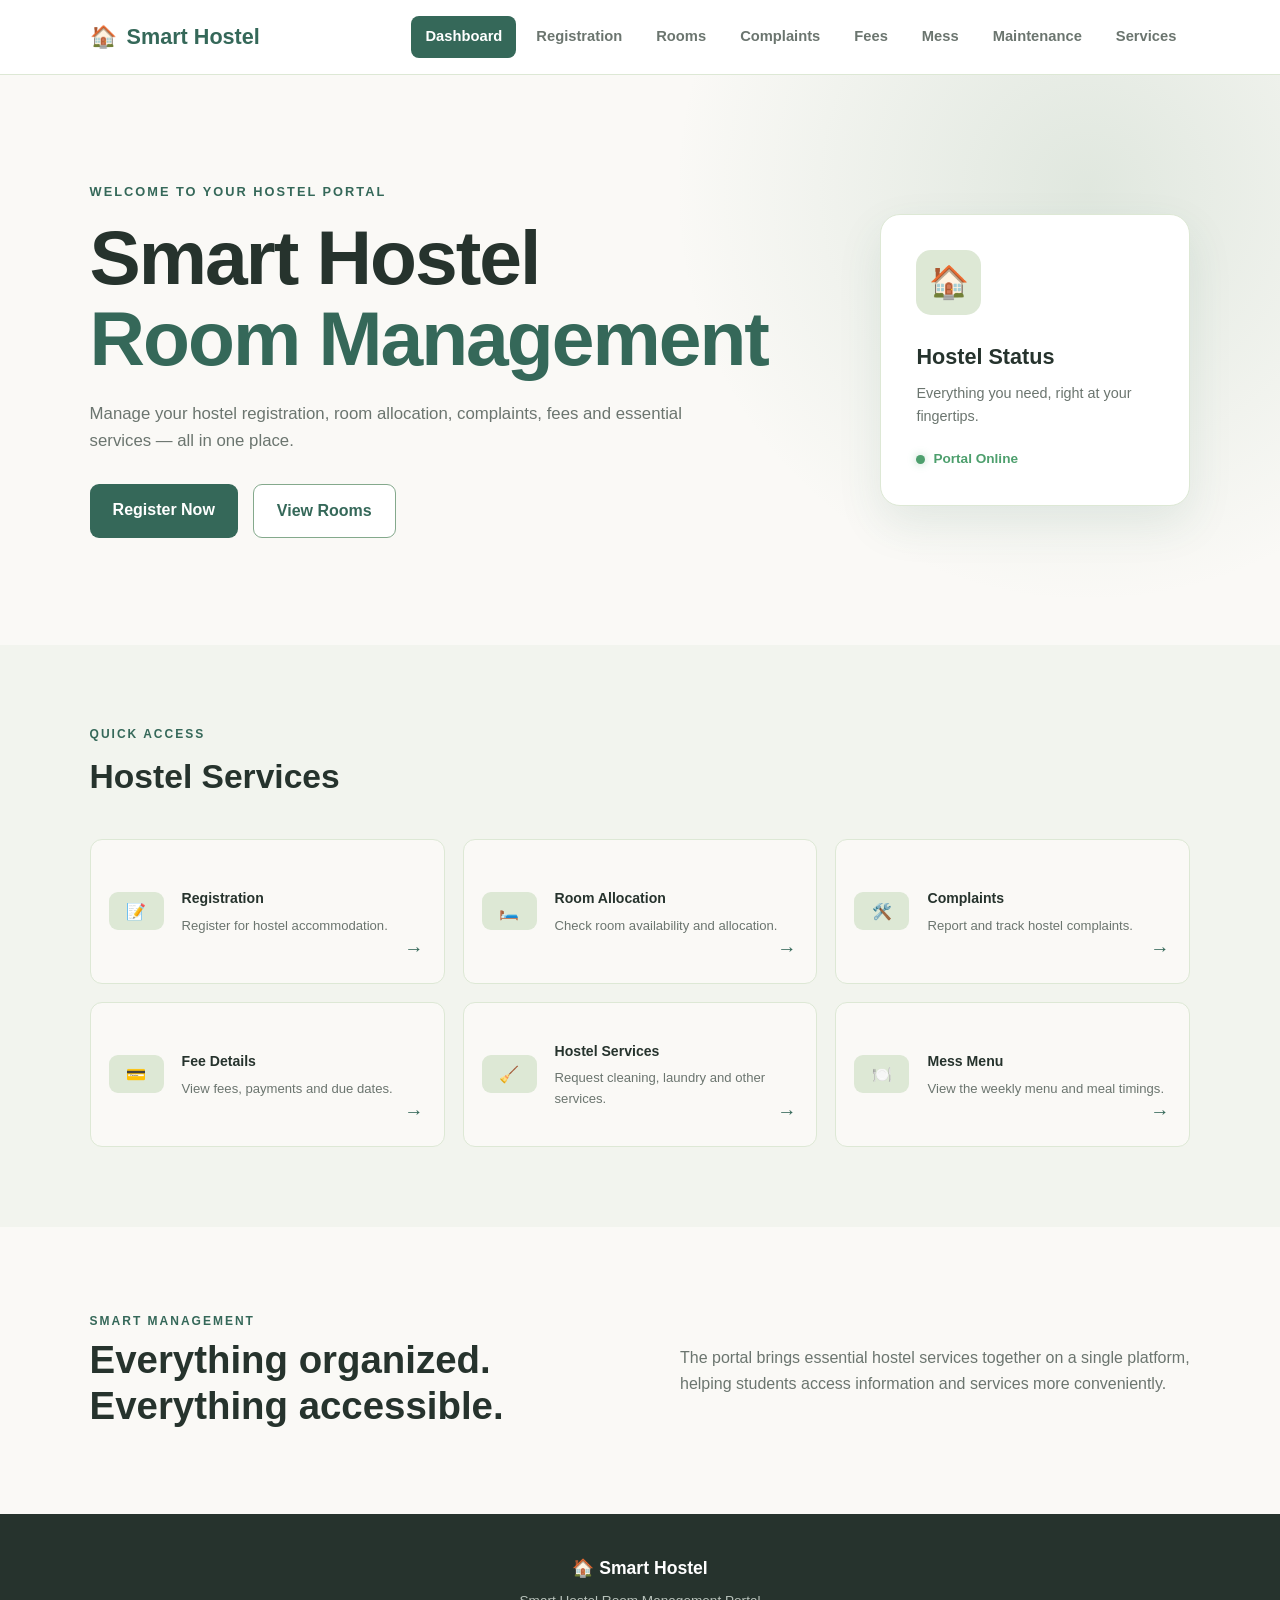
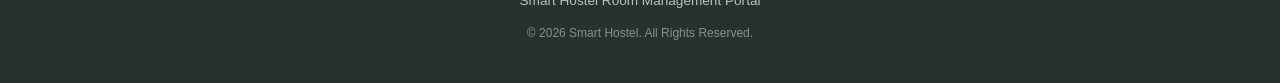
==== index.html @ 92c6df79 "Services Fixed" ====
<!DOCTYPE html>
    <html lang="en">
    <head>
        <meta charset="UTF-8">
        <meta name="viewport" content="width=device-width, initial-scale=1.0">
        <title>Smart Hostel | Dashboard</title>

        <link rel="stylesheet" href="style.css">
    </head>

    <body>

        <!-- Navigation Bar -->
        <header class="navbar">

            <div class="logo">
                🏠 <span>Smart Hostel</span>
            </div>

            <nav>
            <a href="index.html">Dashboard</a>
            <a href="registration.html">Registration</a>
            <a href="rooms.html">Rooms</a>
            <a href="complaints.html">Complaints</a>
            <a href="fees.html">Fees</a>
            <a href="mess.html">Mess</a>
            <a href="maintenance.html">Maintenance</a>
            <a href="services.html">Services</a>
            </nav>

        </header>


        <!-- Hero Section -->
        <main>

            <section class="hero">

                <div class="hero-content">

                    <p class="welcome">WELCOME TO YOUR HOSTEL PORTAL</p>

                    <h1>
                        Smart Hostel<br>
                        <span>Room Management</span>
                    </h1>

                    <p>
                        Manage your hostel registration, room allocation,
                        complaints, fees and essential services — all in one place.
                    </p>

                    <div class="hero-buttons">
                        <a href="registration.html" class="btn primary-btn">
                            Register Now
                        </a>

                        <a href="rooms.html" class="btn secondary-btn">
                            View Rooms
                        </a>
                    </div>

                </div>

                <div class="hero-card">

                    <div class="card-icon">🏠</div>

                    <h3>Hostel Status</h3>

                    <p>Everything you need, right at your fingertips.</p>

                    <div class="status">
                        <span class="status-dot"></span>
                        Portal Online
                    </div>

                </div>

            </section>


            <!-- Dashboard Cards -->
            <section class="dashboard">

                <div class="section-heading">
                    <p>QUICK ACCESS</p>
                    <h2>Hostel Services</h2>
                </div>


                <div class="service-grid">

                    <a href="registration.html" class="service-card">

                        <div class="service-icon">📝</div>

                        <div>
                            <h3>Registration</h3>
                            <p>Register for hostel accommodation.</p>
                        </div>

                        <span class="arrow">→</span>

                    </a>


                    <a href="rooms.html" class="service-card">

                        <div class="service-icon">🛏️</div>

                        <div>
                            <h3>Room Allocation</h3>
                            <p>Check room availability and allocation.</p>
                        </div>

                        <span class="arrow">→</span>

                    </a>


                    <a href="complaints.html" class="service-card">

                        <div class="service-icon">🛠️</div>

                        <div>
                            <h3>Complaints</h3>
                            <p>Report and track hostel complaints.</p>
                        </div>

                        <span class="arrow">→</span>

                    </a>


                    <a href="fees.html" class="service-card">

                        <div class="service-icon">💳</div>

                        <div>
                            <h3>Fee Details</h3>
                            <p>View fees, payments and due dates.</p>
                        </div>

                        <span class="arrow">→</span>

                    </a>


                    <a href="services.html" class="service-card">

                        <div class="service-icon">🧹</div>

                        <div>
                            <h3>Hostel Services</h3>
                            <p>Request cleaning, laundry and other services.</p>
                        </div>

                        <span class="arrow">→</span>

                    </a>


                    <a href="mess.html" class="service-card">

                        <div class="service-icon">🍽️</div>

                        <div>
                            <h3>Mess Menu</h3>
                            <p>View the weekly menu and meal timings.</p>
                        </div>

                        <span class="arrow">→</span>

                    </a>

                </div>

            </section>


            <!-- Information Section -->
            <section class="info-section">

                <div>
                    <p class="small-title">SMART MANAGEMENT</p>

                    <h2>
                        Everything organized.<br>
                        Everything accessible.
                    </h2>
                </div>

                <p>
                    The portal brings essential hostel services together
                    on a single platform, helping students access information
                    and services more conveniently.
                </p>

            </section>

        </main>


        <!-- Footer -->
        <footer>

            <div class="footer-logo">
                🏠 Smart Hostel
            </div>

            <p>
                Smart Hostel Room Management Portal
            </p>

            <p class="copyright">
                © 2026 Smart Hostel. All Rights Reserved.
            </p>

        </footer>


        <script src="script.js"></script>

    </body>
</html>
---- style.css ----
/* =========================================
   SMART HOSTEL ROOM MANAGEMENT PORTAL
   SAGE & CREAM THEME
   ========================================= */


/* ---------- RESET ---------- */

* {
    margin: 0;
    padding: 0;
    box-sizing: border-box;
}

html {
    scroll-behavior: smooth;
}

body {
    font-family: Arial, Helvetica, sans-serif;
    background: #FAF9F6;
    color: #26332D;
    line-height: 1.6;
}


/* =========================================
   NAVIGATION BAR
   ========================================= */

.navbar {
    width: 100%;
    min-height: 75px;

    padding: 0 7%;

    display: flex;
    align-items: center;
    justify-content: space-between;

    background: #FFFFFF;

    border-bottom: 1px solid #DDE8D5;

    position: sticky;
    top: 0;
    z-index: 1000;
}

.logo {
    display: flex;
    align-items: center;
    gap: 10px;

    color: #356859;

    font-size: 1.35rem;
    font-weight: 700;
}

.navbar nav {
    display: flex;
    align-items: center;
    gap: 6px;
}

.navbar nav a {
    padding: 9px 14px;

    color: #6B756F;

    text-decoration: none;

    font-size: 0.92rem;
    font-weight: 600;

    border-radius: 8px;

    transition: 0.3s ease;
}

.navbar nav a:hover,
.navbar nav a.active {
    color: #FFFFFF;
    background: #356859;
}


/* =========================================
   HERO SECTION
   ========================================= */

.hero {
    min-height: 570px;

    padding: 90px 7%;

    display: flex;
    align-items: center;
    justify-content: space-between;

    gap: 60px;

    background:
        radial-gradient(
            circle at 85% 20%,
            rgba(132, 169, 140, 0.22),
            transparent 35%
        );
}

.hero-content {
    max-width: 700px;
}

.welcome {
    margin-bottom: 15px;

    color: #356859;

    font-size: 0.8rem;
    font-weight: 700;

    letter-spacing: 2px;
}

.hero h1 {
    margin-bottom: 22px;

    color: #26332D;

    font-size: clamp(2.8rem, 6vw, 5rem);

    line-height: 1.05;
    letter-spacing: -2px;
}

.hero h1 span {
    color: #356859;
}

.hero-content > p:not(.welcome) {
    max-width: 620px;

    color: #6B756F;

    font-size: 1.05rem;
}


/* =========================================
   HERO BUTTONS
   ========================================= */

.hero-buttons {
    display: flex;
    gap: 15px;

    margin-top: 30px;
}

.btn {
    display: inline-block;

    padding: 13px 23px;

    border-radius: 9px;

    text-decoration: none;

    font-weight: 700;

    transition: 0.3s ease;
}

.primary-btn {
    background: #356859;
    color: #FFFFFF;
}

.primary-btn:hover {
    background: #2D574B;

    transform: translateY(-2px);
}

.secondary-btn {
    background: #FFFFFF;

    color: #356859;

    border: 1px solid #84A98C;
}

.secondary-btn:hover {
    background: #DDE8D5;

    border-color: #356859;
}


/* =========================================
   HERO CARD
   ========================================= */

.hero-card {
    width: 310px;

    padding: 35px;

    background: #FFFFFF;

    border: 1px solid #DDE8D5;

    border-radius: 20px;

    box-shadow: 0 18px 45px rgba(53, 104, 89, 0.10);
}

.card-icon {
    width: 65px;
    height: 65px;

    display: flex;
    align-items: center;
    justify-content: center;

    margin-bottom: 25px;

    background: #DDE8D5;

    border-radius: 15px;

    font-size: 2rem;
}

.hero-card h3 {
    margin-bottom: 8px;

    color: #26332D;

    font-size: 1.35rem;
}

.hero-card p {
    margin-bottom: 20px;

    color: #6B756F;

    font-size: 0.9rem;
}

.status {
    display: flex;
    align-items: center;

    gap: 8px;

    color: #4D9F6D;

    font-size: 0.85rem;
    font-weight: 700;
}

.status-dot {
    width: 9px;
    height: 9px;

    display: inline-block;

    background: #4D9F6D;

    border-radius: 50%;

    box-shadow: 0 0 8px rgba(77, 159, 109, 0.4);
}


/* =========================================
   DASHBOARD
   ========================================= */

.dashboard {
    padding: 80px 7%;

    background: #F2F4EE;
}

.section-heading {
    margin-bottom: 35px;
}

.section-heading p,
.small-title {
    margin-bottom: 6px;

    color: #356859;

    font-size: 0.75rem;
    font-weight: 700;

    letter-spacing: 2px;
}

.section-heading h2 {
    color: #26332D;

    font-size: 2.1rem;
}


/* =========================================
   SERVICE CARDS
   ========================================= */

.service-grid {
    display: grid;

    grid-template-columns: repeat(3, 1fr);

    gap: 18px;
}

.service-card {
    min-height: 145px;

    padding: 25px;

    display: flex;
    align-items: center;

    gap: 18px;

    position: relative;

    background: #FFFFFF;

    border: 1px solid #DDE8D5;

    border-radius: 15px;

    color: #26332D;

    text-decoration: none;

    transition: 0.3s ease;
}

.service-card:hover {
    transform: translateY(-5px);

    border-color: #84A98C;

    box-shadow: 0 15px 35px rgba(53, 104, 89, 0.12);
}

.service-icon {
    min-width: 55px;
    height: 55px;

    display: flex;
    align-items: center;
    justify-content: center;

    background: #DDE8D5;

    border-radius: 12px;

    font-size: 1.6rem;
}

.service-card h3 {
    margin-bottom: 4px;

    color: #356859;

    font-size: 1rem;
}

.service-card p {
    color: #6B756F;

    font-size: 0.82rem;
}

.arrow {
    position: absolute;

    right: 20px;
    bottom: 18px;

    color: #356859;

    font-size: 1.2rem;

    transition: 0.3s ease;
}

.service-card:hover .arrow {
    transform: translateX(5px);
}


/* =========================================
   INFORMATION SECTION
   ========================================= */

.info-section {
    padding: 85px 7%;

    display: grid;

    grid-template-columns: 1fr 1fr;

    gap: 80px;

    align-items: center;

    background: #FAF9F6;
}

.info-section h2 {
    color: #26332D;

    font-size: 2.4rem;

    line-height: 1.2;
}

.info-section > p {
    max-width: 550px;

    color: #6B756F;

    font-size: 1rem;
}


/* =========================================
   FOOTER
   ========================================= */

footer {
    padding: 40px 7%;

    text-align: center;

    background: #26332D;

    color: #B8C2BB;
}

.footer-logo {
    margin-bottom: 8px;

    color: #FFFFFF;

    font-size: 1.1rem;
    font-weight: 700;
}

footer p {
    font-size: 0.85rem;
}

footer .copyright {
    margin-top: 12px;

    color: #84928A;

    font-size: 0.75rem;
}


/* =========================================
   REGISTRATION PAGE
   ========================================= */

.page-header {
    padding: 65px 7% 45px;

    text-align: center;

    background:
        radial-gradient(
            circle at 50% 0%,
            rgba(132, 169, 140, 0.20),
            transparent 45%
        );
}

.page-header h1 {
    margin: 8px 0 10px;

    color: #26332D;

    font-size: clamp(2.2rem, 5vw, 3.5rem);
}

.page-header > p:last-child {
    color: #6B756F;
}


/* ---------- FORM CONTAINER ---------- */

.form-container {
    max-width: 950px;

    margin: 0 auto;

    padding: 20px 7% 80px;
}


/* ---------- FORM SECTIONS ---------- */

.form-section {
    margin-bottom: 25px;

    padding: 30px;

    background: #FFFFFF;

    border: 1px solid #DDE8D5;

    border-radius: 16px;

    box-shadow: 0 8px 25px rgba(53, 104, 89, 0.05);
}

.form-section-title {
    display: flex;
    align-items: center;

    gap: 15px;

    margin-bottom: 28px;
}

.form-section-title > span {
    width: 42px;
    height: 42px;

    display: flex;
    align-items: center;
    justify-content: center;

    background: #DDE8D5;

    border-radius: 10px;

    color: #356859;

    font-weight: 800;
}

.form-section-title h2 {
    color: #26332D;

    font-size: 1.2rem;
}

.form-section-title p {
    color: #84928A;

    font-size: 0.8rem;
}


/* ---------- FORM GRID ---------- */

.form-grid {
    display: grid;

    grid-template-columns: repeat(2, 1fr);

    gap: 20px;
}

.form-group {
    display: flex;

    flex-direction: column;

    gap: 7px;
}

.form-group label {
    color: #46534C;

    font-size: 0.85rem;
    font-weight: 600;
}


/* ---------- INPUTS ---------- */

.form-group input,
.form-group select,
.form-group textarea {
    width: 100%;

    padding: 13px 14px;

    background: #FAF9F6;

    border: 1px solid #C8D4C5;

    border-radius: 9px;

    color: #26332D;

    font-family: inherit;
    font-size: 0.9rem;

    outline: none;

    transition: 0.3s ease;
}

.form-group input::placeholder {
    color: #9AA49D;
}

.form-group input:focus,
.form-group select:focus,
.form-group textarea:focus {
    border-color: #356859;

    box-shadow:
        0 0 0 3px rgba(132, 169, 140, 0.18);
}


/* ---------- DECLARATION ---------- */

.declaration {
    margin: 25px 0;

    padding: 18px 20px;

    background: #F2F4EE;

    border: 1px solid #DDE8D5;

    border-radius: 10px;
}

.declaration label {
    display: flex;
    align-items: flex-start;

    gap: 10px;

    color: #6B756F;

    font-size: 0.85rem;

    cursor: pointer;
}

.declaration input {
    margin-top: 4px;

    accent-color: #356859;
}


/* ---------- FORM ACTIONS ---------- */

.form-actions {
    display: flex;

    justify-content: flex-end;

    gap: 12px;
}

.form-actions button {
    border: none;

    cursor: pointer;

    font-family: inherit;
}


/* =========================================
   RESPONSIVE DESIGN
   ========================================= */

@media (max-width: 900px) {

    .navbar {
        padding: 15px 5%;

        flex-direction: column;

        gap: 12px;
    }

    .navbar nav {
        flex-wrap: wrap;

        justify-content: center;
    }

    .hero {
        padding: 70px 5%;

        flex-direction: column;

        align-items: flex-start;
    }

    .hero-card {
        width: 100%;

        max-width: 450px;
    }

    .service-grid {
        grid-template-columns: repeat(2, 1fr);
    }

    .info-section {
        grid-template-columns: 1fr;

        gap: 30px;
    }
}


@media (max-width: 650px) {

    .navbar {
        padding: 15px 4%;
    }

    .navbar nav {
        gap: 3px;
    }

    .navbar nav a {
        padding: 7px 8px;

        font-size: 0.75rem;
    }

    .hero {
        padding: 55px 5%;
    }

    .hero h1 {
        font-size: 2.8rem;
    }

    .hero-buttons {
        flex-direction: column;
    }

    .btn {
        text-align: center;
    }

    .hero-card {
        padding: 25px;
    }

    .dashboard {
        padding: 60px 5%;
    }

    .service-grid {
        grid-template-columns: 1fr;
    }

    .info-section {
        padding: 60px 5%;
    }

    .info-section h2 {
        font-size: 2rem;
    }

    .form-container {
        padding: 15px 5% 60px;
    }

    .form-section {
        padding: 22px;
    }

    .form-grid {
        grid-template-columns: 1fr;
    }

    .form-actions {
        flex-direction: column-reverse;
    }

    .form-actions .btn {
        width: 100%;
    }

    footer {
        padding: 35px 5%;
    }
}
/* =========================================
   ROOM ALLOCATION PAGE
   ========================================= */

.rooms-container {
    max-width: 1200px;

    margin: 0 auto;

    padding: 25px 7% 80px;
}


/* ---------- ROOM SUMMARY ---------- */

.room-summary {
    display: grid;

    grid-template-columns: repeat(4, 1fr);

    gap: 16px;

    margin-bottom: 50px;
}

.summary-card {
    padding: 22px;

    display: flex;
    align-items: center;

    gap: 15px;

    background: #FFFFFF;

    border: 1px solid #DDE8D5;

    border-radius: 14px;

    box-shadow: 0 7px 20px rgba(53, 104, 89, 0.05);
}

.summary-icon {
    width: 48px;
    height: 48px;

    display: flex;
    align-items: center;
    justify-content: center;

    background: #DDE8D5;

    border-radius: 12px;

    color: #356859;

    font-size: 1.3rem;
}

.summary-card p {
    color: #6B756F;

    font-size: 0.75rem;
}

.summary-card h2 {
    color: #26332D;

    font-size: 1.5rem;
}

.available-summary .summary-icon {
    background: #E4F1E6;
    color: #4D9F6D;
}

.occupied-summary .summary-icon {
    background: #F8E5E2;
    color: #D66A5E;
}

.partial-summary .summary-icon {
    background: #FFF1D6;
    color: #D99A2B;
}


/* ---------- ROOM SECTION ---------- */

.room-section {
    padding: 30px;

    background: #FFFFFF;

    border: 1px solid #DDE8D5;

    border-radius: 18px;

    box-shadow: 0 8px 25px rgba(53, 104, 89, 0.05);
}

.room-heading {
    display: flex;

    align-items: flex-end;
    justify-content: space-between;

    gap: 25px;

    margin-bottom: 30px;
}

.room-heading h2 {
    color: #26332D;

    font-size: 1.8rem;
}


/* ---------- LEGEND ---------- */

.room-legend {
    display: flex;

    flex-wrap: wrap;

    gap: 18px;
}

.room-legend span {
    display: flex;

    align-items: center;

    gap: 7px;

    color: #6B756F;

    font-size: 0.78rem;
}

.legend-dot {
    width: 9px;
    height: 9px;

    display: inline-block;

    border-radius: 50%;
}

.legend-dot.available {
    background: #4D9F6D;
}

.legend-dot.partial {
    background: #D99A2B;
}

.legend-dot.occupied {
    background: #D66A5E;
}


/* ---------- ROOM GRID ---------- */

.room-grid {
    display: grid;

    grid-template-columns: repeat(4, 1fr);

    gap: 18px;
}

.room-card {
    padding: 20px;

    background: #FAF9F6;

    border: 1px solid #DDE8D5;

    border-radius: 14px;

    transition: 0.3s ease;
}

.room-card:hover {
    transform: translateY(-4px);

    box-shadow: 0 12px 25px rgba(53, 104, 89, 0.09);
}

.room-top {
    display: flex;

    align-items: center;
    justify-content: space-between;

    margin-bottom: 18px;
}

.room-number {
    color: #356859;

    font-size: 1.2rem;

    font-weight: 800;
}

.room-status {
    padding: 4px 8px;

    border-radius: 20px;

    font-size: 0.65rem;

    font-weight: 700;
}


/* ---------- ROOM STATUS COLOURS ---------- */

.available-room {
    border-top: 4px solid #4D9F6D;
}

.available-room .room-status {
    background: #E4F1E6;
    color: #4D9F6D;
}

.partial-room {
    border-top: 4px solid #D99A2B;
}

.partial-room .room-status {
    background: #FFF1D6;
    color: #B47B18;
}

.occupied-room {
    border-top: 4px solid #D66A5E;
}

.occupied-room .room-status {
    background: #F8E5E2;
    color: #C4564B;
}


/* ---------- ROOM CONTENT ---------- */

.room-bed {
    width: 55px;
    height: 55px;

    display: flex;
    align-items: center;
    justify-content: center;

    margin-bottom: 15px;

    background: #DDE8D5;

    border-radius: 12px;

    font-size: 1.6rem;
}

.room-card h3 {
    margin-bottom: 2px;

    color: #26332D;

    font-size: 1.05rem;
}

.room-card > p {
    color: #6B756F;

    font-size: 0.78rem;
}

.room-info {
    display: flex;

    justify-content: space-between;

    margin: 18px 0;

    padding-top: 14px;

    border-top: 1px solid #DDE8D5;

    color: #84928A;

    font-size: 0.7rem;
}


/* ---------- ROOM BUTTON ---------- */

.room-button {
    width: 100%;

    padding: 10px;

    background: #356859;

    border: none;

    border-radius: 8px;

    color: #FFFFFF;

    font-family: inherit;

    font-size: 0.78rem;

    font-weight: 700;

    cursor: pointer;

    transition: 0.3s ease;
}

.room-button:hover {
    background: #2D574B;

    transform: translateY(-1px);
}

.room-button.disabled {
    background: #D9DEDA;

    color: #7B847E;

    cursor: not-allowed;
}

.room-button.disabled:hover {
    transform: none;
}


/* ---------- ROOM NOTICE ---------- */

.room-notice {
    margin-top: 25px;

    padding: 20px 25px;

    display: flex;

    align-items: center;

    gap: 15px;

    background: #F2F4EE;

    border: 1px solid #DDE8D5;

    border-radius: 12px;
}

.notice-icon {
    font-size: 1.5rem;
}

.room-notice h3 {
    margin-bottom: 3px;

    color: #356859;

    font-size: 0.95rem;
}

.room-notice p {
    color: #6B756F;

    font-size: 0.78rem;
}


/* =========================================
   ROOM RESPONSIVE DESIGN
   ========================================= */

@media (max-width: 1000px) {

    .room-summary {
        grid-template-columns: repeat(2, 1fr);
    }

    .room-grid {
        grid-template-columns: repeat(2, 1fr);
    }

}


@media (max-width: 650px) {

    .rooms-container {
        padding: 20px 5% 60px;
    }

    .room-summary {
        grid-template-columns: 1fr;
    }

    .room-section {
        padding: 20px;
    }

    .room-heading {
        align-items: flex-start;

        flex-direction: column;
    }

    .room-grid {
        grid-template-columns: 1fr;
    }

    .room-legend {
        flex-direction: column;

        gap: 8px;
    }

    .room-notice {
        align-items: flex-start;
    }

}
/* =========================================
   COMPLAINT MANAGEMENT
   ========================================= */

.complaints-container {
    max-width: 1200px;

    margin: 0 auto;

    padding: 25px 7% 80px;
}


/* ---------- COMPLAINT STATISTICS ---------- */

.complaint-stats {
    display: grid;

    grid-template-columns: repeat(4, 1fr);

    gap: 16px;

    margin-bottom: 35px;
}

.complaint-stat {
    padding: 22px;

    display: flex;
    align-items: center;

    gap: 15px;

    background: #FFFFFF;

    border: 1px solid #DDE8D5;

    border-radius: 14px;

    box-shadow: 0 7px 20px rgba(53, 104, 89, 0.05);
}

.stat-icon {
    width: 48px;
    height: 48px;

    display: flex;
    align-items: center;
    justify-content: center;

    background: #DDE8D5;

    border-radius: 12px;

    font-size: 1.25rem;
}

.pending-icon {
    background: #FFF1D6;
}

.progress-icon {
    background: #E7EEF5;
}

.resolved-icon {
    background: #E4F1E6;
}

.complaint-stat p {
    color: #6B756F;

    font-size: 0.75rem;
}

.complaint-stat h2 {
    color: #26332D;

    font-size: 1.5rem;
}


/* ---------- TWO COLUMN LAYOUT ---------- */

.complaint-layout {
    display: grid;

    grid-template-columns: 1.4fr 0.8fr;

    gap: 20px;

    margin-bottom: 35px;
}


/* ---------- COMPLAINT FORM ---------- */

.complaint-form-card {
    padding: 30px;

    background: #FFFFFF;

    border: 1px solid #DDE8D5;

    border-radius: 16px;

    box-shadow: 0 8px 25px rgba(53, 104, 89, 0.05);
}

.complaint-form-card .form-section-title {
    margin-bottom: 25px;
}

.complaint-form-card .form-group {
    margin-bottom: 18px;
}

.complaint-form-card textarea {
    resize: vertical;
}

.complaint-submit {
    width: 100%;

    border: none;

    cursor: pointer;

    font-family: inherit;
}


/* ---------- SAFETY CARD ---------- */

.safety-card {
    padding: 30px;

    background: #356859;

    border-radius: 16px;

    color: #FFFFFF;

    box-shadow: 0 12px 30px rgba(53, 104, 89, 0.15);
}

.safety-icon {
    width: 60px;
    height: 60px;

    display: flex;
    align-items: center;
    justify-content: center;

    margin-bottom: 25px;

    background: rgba(255, 255, 255, 0.14);

    border-radius: 15px;

    font-size: 1.8rem;
}

.safety-card h2 {
    margin-bottom: 12px;

    font-size: 1.5rem;
}

.safety-card > p {
    color: #E4EEE7;

    font-size: 0.88rem;

    line-height: 1.7;
}

.emergency-box {
    margin-top: 30px;

    padding: 15px;

    display: flex;

    align-items: flex-start;

    gap: 12px;

    background: rgba(255, 255, 255, 0.1);

    border: 1px solid rgba(255, 255, 255, 0.12);

    border-radius: 10px;
}

.emergency-box > span {
    font-size: 1.1rem;
}

.emergency-box strong {
    font-size: 0.85rem;
}

.emergency-box p {
    margin-top: 3px;

    color: #DDE8E2;

    font-size: 0.72rem;
}


/* =========================================
   TICKET TRACKER
   ========================================= */

.ticket-section {
    padding: 30px;

    background: #FFFFFF;

    border: 1px solid #DDE8D5;

    border-radius: 16px;

    box-shadow: 0 8px 25px rgba(53, 104, 89, 0.05);
}

.ticket-heading {
    margin-bottom: 25px;
}

.ticket-heading h2 {
    color: #26332D;

    font-size: 1.8rem;
}


/* ---------- TICKET CARD ---------- */

.ticket-card {
    padding: 20px;

    display: flex;

    align-items: center;
    justify-content: space-between;

    gap: 20px;

    border-top: 1px solid #E7ECE5;
}

.ticket-card:first-child {
    border-top: none;
}

.ticket-main {
    display: flex;

    align-items: center;

    gap: 15px;
}

.ticket-category {
    width: 48px;
    height: 48px;

    display: flex;
    align-items: center;
    justify-content: center;

    border-radius: 12px;

    font-size: 1.25rem;
}

.ticket-category.maintenance {
    background: #E7EEF5;
}

.ticket-category.plumbing {
    background: #E1F0F2;
}

.ticket-category.security {
    background: #F2E9DE;
}

.ticket-title {
    display: flex;

    align-items: center;

    gap: 10px;
}

.ticket-title h3 {
    color: #26332D;

    font-size: 0.95rem;
}

.ticket-id {
    color: #9AA49D;

    font-size: 0.68rem;
}

.ticket-main p {
    margin-top: 3px;

    color: #6B756F;

    font-size: 0.75rem;
}

.ticket-right {
    display: flex;

    align-items: flex-end;

    flex-direction: column;

    gap: 5px;
}

.ticket-status {
    padding: 5px 10px;

    border-radius: 20px;

    font-size: 0.68rem;

    font-weight: 700;
}

.ticket-status.pending {
    background: #FFF1D6;

    color: #B47B18;
}

.ticket-status.progress {
    background: #E7EEF5;

    color: #47718D;
}

.ticket-status.resolved {
    background: #E4F1E6;

    color: #4D9F6D;
}

.ticket-right small {
    color: #9AA49D;

    font-size: 0.68rem;
}


/* =========================================
   COMPLAINT RESPONSIVE DESIGN
   ========================================= */

@media (max-width: 1000px) {

    .complaint-stats {
        grid-template-columns: repeat(2, 1fr);
    }

    .complaint-layout {
        grid-template-columns: 1fr;
    }

}


@media (max-width: 650px) {

    .complaints-container {
        padding: 20px 5% 60px;
    }

    .complaint-stats {
        grid-template-columns: 1fr;
    }

    .complaint-form-card,
    .safety-card,
    .ticket-section {
        padding: 22px;
    }

    .ticket-card {
        align-items: flex-start;

        flex-direction: column;
    }

    .ticket-right {
        align-items: flex-start;

        flex-direction: row;

        flex-wrap: wrap;
    }

}
/* =========================================
   FEE & PAYMENT PAGE
   ========================================= */

.fees-container {
    max-width: 1200px;

    margin: 0 auto;

    padding: 25px 7% 80px;
}


/* ---------- FEE OVERVIEW ---------- */

.fee-overview {
    display: grid;

    grid-template-columns: repeat(4, 1fr);

    gap: 16px;

    margin-bottom: 35px;
}

.fee-overview-card {
    padding: 22px;

    display: flex;
    align-items: center;

    gap: 15px;

    background: #FFFFFF;

    border: 1px solid #DDE8D5;

    border-radius: 14px;

    box-shadow: 0 7px 20px rgba(53, 104, 89, 0.05);
}

.fee-icon {
    width: 48px;
    height: 48px;

    display: flex;
    align-items: center;
    justify-content: center;

    background: #DDE8D5;

    border-radius: 12px;

    font-size: 1.2rem;
}

.paid-card .fee-icon {
    background: #E4F1E6;
}

.due-card .fee-icon {
    background: #FFF1D6;
}

.fee-overview-card p {
    color: #6B756F;

    font-size: 0.75rem;
}

.fee-overview-card h2 {
    color: #26332D;

    font-size: 1.35rem;
}


/* ---------- FEE SECTION ---------- */

.fee-section {
    margin-bottom: 25px;

    padding: 30px;

    background: #FFFFFF;

    border: 1px solid #DDE8D5;

    border-radius: 16px;

    box-shadow: 0 8px 25px rgba(53, 104, 89, 0.05);
}

.section-top {
    display: flex;

    align-items: flex-end;
    justify-content: space-between;

    gap: 20px;

    margin-bottom: 25px;
}

.section-top h2 {
    color: #26332D;

    font-size: 1.75rem;
}

.academic-year {
    padding: 7px 12px;

    background: #F2F4EE;

    border-radius: 20px;

    color: #356859;

    font-size: 0.72rem;
    font-weight: 700;
}


/* ---------- FEE TABLE ---------- */

.fee-table {
    width: 100%;
}

.fee-row {
    min-height: 75px;

    padding: 15px 5px;

    display: grid;

    grid-template-columns: 2fr 1fr 1fr;

    align-items: center;

    gap: 20px;

    border-bottom: 1px solid #E7ECE5;
}

.fee-header {
    min-height: 45px;

    color: #84928A;

    font-size: 0.72rem;

    font-weight: 700;

    text-transform: uppercase;
}

.fee-description {
    display: flex;

    align-items: center;

    gap: 13px;
}

.fee-row-icon {
    width: 42px;
    height: 42px;

    display: flex;
    align-items: center;
    justify-content: center;

    background: #F2F4EE;

    border-radius: 10px;

    font-size: 1.05rem;
}

.fee-description strong {
    display: block;

    color: #26332D;

    font-size: 0.88rem;
}

.fee-description small {
    color: #84928A;

    font-size: 0.7rem;
}

.fee-row > strong {
    color: #26332D;

    font-size: 0.9rem;
}

.payment-status {
    width: fit-content;

    padding: 5px 10px;

    border-radius: 20px;

    font-size: 0.68rem;

    font-weight: 700;
}

.payment-status.paid {
    background: #E4F1E6;

    color: #4D9F6D;
}

.payment-status.pending {
    background: #FFF1D6;

    color: #B47B18;
}

.payment-status.partial {
    background: #E7EEF5;

    color: #47718D;
}

.total-row {
    border-bottom: none;

    background: #F2F4EE;

    border-radius: 10px;
}

.total-row strong {
    padding-left: 12px;
}


/* ---------- PAYMENT HISTORY ---------- */

.payment-history {
    display: flex;

    flex-direction: column;
}

.payment-item {
    padding: 18px 5px;

    display: flex;

    align-items: center;
    justify-content: space-between;

    gap: 20px;

    border-bottom: 1px solid #E7ECE5;
}

.payment-item:last-child {
    border-bottom: none;
}

.payment-main {
    display: flex;

    align-items: center;

    gap: 14px;
}

.payment-icon {
    width: 43px;
    height: 43px;

    display: flex;
    align-items: center;
    justify-content: center;

    background: #E4F1E6;

    border-radius: 10px;

    color: #4D9F6D;

    font-weight: 800;
}

.payment-main h3 {
    color: #26332D;

    font-size: 0.9rem;
}

.payment-main p {
    margin-top: 3px;

    color: #84928A;

    font-size: 0.7rem;
}

.payment-amount {
    display: flex;

    align-items: flex-end;

    flex-direction: column;

    gap: 3px;
}

.payment-amount strong {
    color: #356859;

    font-size: 0.9rem;
}

.payment-amount small {
    color: #9AA49D;

    font-size: 0.68rem;
}


/* ---------- PAYMENT DUE ---------- */

.payment-due-card {
    padding: 30px;

    display: flex;

    align-items: center;
    justify-content: space-between;

    gap: 25px;

    background: #356859;

    border-radius: 16px;

    color: #FFFFFF;

    box-shadow: 0 12px 30px rgba(53, 104, 89, 0.15);
}

.payment-due-card .small-title {
    color: #CDE0D3;
}

.payment-due-card h2 {
    margin: 5px 0;

    font-size: 1.7rem;
}

.payment-due-card > div > p:last-child {
    color: #DDE8E2;

    font-size: 0.78rem;
}

.payment-due-card .primary-btn {
    background: #FFFFFF;

    color: #356859;

    border: none;

    cursor: pointer;
}

.payment-due-card .primary-btn:hover {
    background: #F2F4EE;
}


/* =========================================
   FEE RESPONSIVE DESIGN
   ========================================= */

@media (max-width: 1000px) {

    .fee-overview {
        grid-template-columns: repeat(2, 1fr);
    }

}


@media (max-width: 650px) {

    .fees-container {
        padding: 20px 5% 60px;
    }

    .fee-overview {
        grid-template-columns: 1fr;
    }

    .fee-section {
        padding: 22px;
    }

    .section-top {
        align-items: flex-start;

        flex-direction: column;
    }

    .fee-row {
        grid-template-columns: 1fr;

        gap: 8px;

        padding: 18px 5px;
    }

    .fee-header {
        display: none;
    }

    .payment-item {
        align-items: flex-start;

        flex-direction: column;
    }

    .payment-amount {
        align-items: flex-start;
    }

    .payment-due-card {
        align-items: flex-start;

        flex-direction: column;
    }

    .payment-due-card .btn {
        width: 100%;

        text-align: center;
    }

}
/* =========================================
   MESS MANAGEMENT
   ========================================= */

.mess-container {
    max-width: 1200px;

    margin: 0 auto;

    padding: 25px 7% 80px;
}


/* ---------- MESS STATUS ---------- */

.mess-status-card {
    padding: 25px 30px;

    display: flex;

    align-items: center;
    justify-content: space-between;

    gap: 20px;

    margin-bottom: 30px;

    background: #356859;

    border-radius: 16px;

    color: #FFFFFF;

    box-shadow: 0 12px 30px rgba(53, 104, 89, 0.15);
}

.mess-status-content {
    display: flex;

    align-items: center;

    gap: 18px;
}

.mess-status-icon {
    width: 55px;
    height: 55px;

    display: flex;
    align-items: center;
    justify-content: center;

    background: rgba(255, 255, 255, 0.13);

    border-radius: 13px;

    font-size: 1.5rem;
}

.mess-status-card .small-title {
    color: #CDE0D3;
}

.mess-status-card h2 {
    margin: 3px 0;

    font-size: 1.3rem;
}

.mess-status-card p:last-child {
    color: #DDE8E2;

    font-size: 0.78rem;
}

.open-badge {
    padding: 7px 13px;

    background: #E4F1E6;

    color: #4D9F6D;

    border-radius: 20px;

    font-size: 0.7rem;

    font-weight: 700;
}


/* ---------- COMMON SECTION ---------- */

.mess-section {
    padding: 30px;

    margin-bottom: 25px;

    background: #FFFFFF;

    border: 1px solid #DDE8D5;

    border-radius: 16px;

    box-shadow: 0 8px 25px rgba(53, 104, 89, 0.05);
}

.mess-section .section-top h2 {
    color: #26332D;

    font-size: 1.7rem;
}

.menu-label {
    padding: 7px 12px;

    background: #F2F4EE;

    border-radius: 20px;

    color: #356859;

    font-size: 0.72rem;

    font-weight: 700;
}


/* ---------- MEAL CARDS ---------- */

.meal-grid {
    display: grid;

    grid-template-columns: repeat(4, 1fr);

    gap: 16px;
}

.meal-card {
    padding: 20px;

    background: #FAF9F6;

    border: 1px solid #DDE8D5;

    border-radius: 14px;

    transition: 0.3s ease;
}

.meal-card:hover {
    transform: translateY(-4px);

    box-shadow: 0 10px 22px rgba(53, 104, 89, 0.08);
}

.meal-top {
    display: flex;

    align-items: center;
    justify-content: space-between;

    gap: 8px;

    margin-bottom: 20px;
}

.meal-icon {
    width: 43px;
    height: 43px;

    display: flex;
    align-items: center;
    justify-content: center;

    background: #DDE8D5;

    border-radius: 10px;

    font-size: 1.2rem;
}

.meal-time {
    color: #84928A;

    font-size: 0.63rem;

    text-align: right;
}

.meal-type {
    margin-bottom: 5px;

    color: #6B8F7C;

    font-size: 0.65rem;

    font-weight: 800;

    letter-spacing: 0.08em;
}

.meal-card h3 {
    margin-bottom: 8px;

    color: #26332D;

    font-size: 0.95rem;
}

.meal-card > p:not(.meal-type) {
    min-height: 55px;

    color: #6B756F;

    font-size: 0.72rem;

    line-height: 1.6;
}

.meal-status {
    display: inline-block;

    margin-top: 15px;

    padding: 5px 9px;

    background: #E4F1E6;

    color: #4D9F6D;

    border-radius: 20px;

    font-size: 0.65rem;

    font-weight: 700;
}

.meal-status.upcoming {
    background: #F2F4EE;

    color: #84928A;
}


/* ---------- MEAL TIMINGS ---------- */

.timing-grid {
    display: grid;

    grid-template-columns: repeat(4, 1fr);

    gap: 15px;
}

.timing-item {
    padding: 18px;

    display: flex;

    align-items: center;

    gap: 12px;

    background: #F2F4EE;

    border-radius: 12px;
}

.timing-item > span {
    font-size: 1.3rem;
}

.timing-item strong {
    display: block;

    color: #26332D;

    font-size: 0.82rem;
}

.timing-item small {
    display: block;

    margin-top: 3px;

    color: #84928A;

    font-size: 0.67rem;
}


/* ---------- FEEDBACK ---------- */

.feedback-card {
    padding: 30px;

    display: flex;

    align-items: center;
    justify-content: space-between;

    gap: 30px;

    background: #F2F4EE;

    border: 1px solid #DDE8D5;

    border-radius: 16px;
}

.feedback-card h2 {
    margin: 5px 0;

    color: #26332D;

    font-size: 1.35rem;
}

.feedback-card > div:first-child > p:last-child {
    color: #6B756F;

    font-size: 0.75rem;
}

.rating-buttons {
    display: flex;

    gap: 8px;
}

.rating-buttons button {
    min-width: 65px;

    padding: 10px 8px;

    display: flex;

    align-items: center;
    justify-content: center;

    flex-direction: column;

    gap: 4px;

    background: #FFFFFF;

    border: 1px solid #DDE8D5;

    border-radius: 10px;

    cursor: pointer;

    font-family: inherit;

    font-size: 1.15rem;

    transition: 0.25s ease;
}

.rating-buttons button span {
    color: #6B756F;

    font-size: 0.62rem;
}

.rating-buttons button:hover {
    transform: translateY(-3px);

    border-color: #8DAF99;

    box-shadow: 0 7px 15px rgba(53, 104, 89, 0.08);
}


/* ---------- RESPONSIVE ---------- */

@media (max-width: 1000px) {

    .meal-grid {
        grid-template-columns: repeat(2, 1fr);
    }

    .timing-grid {
        grid-template-columns: repeat(2, 1fr);
    }

}


@media (max-width: 650px) {

    .mess-container {
        padding: 20px 5% 60px;
    }

    .mess-status-card {
        align-items: flex-start;

        flex-direction: column;
    }

    .mess-section,
    .feedback-card {
        padding: 22px;
    }

    .section-top {
        align-items: flex-start;

        flex-direction: column;
    }

    .meal-grid,
    .timing-grid {
        grid-template-columns: 1fr;
    }

    .feedback-card {
        align-items: flex-start;

        flex-direction: column;
    }

    .rating-buttons {
        width: 100%;
    }

    .rating-buttons button {
        flex: 1;
    }

}
/* =========================================
   MAINTENANCE MANAGEMENT
   ========================================= */

.maintenance-container {
    max-width: 1200px;

    margin: 0 auto;

    padding: 25px 7% 80px;
}


/* ---------- OVERVIEW ---------- */

.maintenance-overview {
    display: grid;

    grid-template-columns: repeat(4, 1fr);

    gap: 16px;

    margin-bottom: 35px;
}

.maintenance-stat {
    padding: 22px;

    display: flex;

    align-items: center;

    gap: 15px;

    background: #FFFFFF;

    border: 1px solid #DDE8D5;

    border-radius: 14px;

    box-shadow: 0 7px 20px rgba(53, 104, 89, 0.05);
}

.maintenance-stat-icon {
    width: 48px;
    height: 48px;

    display: flex;

    align-items: center;
    justify-content: center;

    background: #DDE8D5;

    border-radius: 12px;

    font-size: 1.2rem;
}

.pending-maintenance {
    background: #FFF1D6;
}

.working-maintenance {
    background: #E7EEF5;
}

.completed-maintenance {
    background: #E4F1E6;
}

.maintenance-stat p {
    color: #6B756F;

    font-size: 0.75rem;
}

.maintenance-stat h2 {
    color: #26332D;

    font-size: 1.45rem;
}


/* ---------- FORM LAYOUT ---------- */

.maintenance-layout {
    display: grid;

    grid-template-columns: 1.35fr 0.85fr;

    gap: 20px;

    margin-bottom: 30px;
}

.maintenance-form-card {
    padding: 30px;

    background: #FFFFFF;

    border: 1px solid #DDE8D5;

    border-radius: 16px;

    box-shadow: 0 8px 25px rgba(53, 104, 89, 0.05);
}

.maintenance-form-card .form-section-title {
    margin-bottom: 25px;
}

.maintenance-form-card .form-group {
    margin-bottom: 18px;
}

.maintenance-form-card textarea {
    resize: vertical;
}

.maintenance-form-row {
    display: grid;

    grid-template-columns: 1fr 1fr;

    gap: 15px;
}

.maintenance-submit {
    width: 100%;

    border: none;

    cursor: pointer;

    font-family: inherit;
}


/* ---------- CATEGORY CARD ---------- */

.maintenance-category-card {
    padding: 30px;

    background: #F2F4EE;

    border: 1px solid #DDE8D5;

    border-radius: 16px;
}

.maintenance-category-card h2 {
    margin: 5px 0 25px;

    color: #26332D;

    font-size: 1.45rem;
}

.maintenance-categories {
    display: flex;

    flex-direction: column;

    gap: 10px;
}

.maintenance-category {
    padding: 14px;

    display: flex;

    align-items: center;

    gap: 13px;

    background: #FFFFFF;

    border: 1px solid #E2E8DF;

    border-radius: 11px;
}

.maintenance-category > span {
    width: 40px;
    height: 40px;

    display: flex;

    align-items: center;
    justify-content: center;

    background: #DDE8D5;

    border-radius: 9px;

    font-size: 1.1rem;
}

.maintenance-category strong {
    display: block;

    color: #26332D;

    font-size: 0.8rem;
}

.maintenance-category small {
    display: block;

    margin-top: 3px;

    color: #84928A;

    font-size: 0.67rem;
}


/* ---------- REQUEST SECTION ---------- */

.maintenance-section {
    padding: 30px;

    margin-bottom: 25px;

    background: #FFFFFF;

    border: 1px solid #DDE8D5;

    border-radius: 16px;

    box-shadow: 0 8px 25px rgba(53, 104, 89, 0.05);
}

.maintenance-section .section-top {
    margin-bottom: 20px;
}

.maintenance-section h2 {
    color: #26332D;

    font-size: 1.7rem;
}


/* ---------- REQUEST CARD ---------- */

.maintenance-list {
    display: flex;

    flex-direction: column;
}

.maintenance-request {
    padding: 20px 5px;

    display: grid;

    grid-template-columns: auto 1fr auto;

    align-items: center;

    gap: 15px;

    border-bottom: 1px solid #E7ECE5;
}

.maintenance-request:last-child {
    border-bottom: none;
}

.request-icon {
    width: 50px;
    height: 50px;

    display: flex;

    align-items: center;
    justify-content: center;

    border-radius: 12px;

    font-size: 1.2rem;
}

.request-icon.electrical {
    background: #FFF1D6;
}

.request-icon.plumbing {
    background: #E1F0F2;
}

.request-icon.furniture {
    background: #E7E2F0;
}

.request-title {
    display: flex;

    align-items: center;

    gap: 9px;
}

.request-title h3 {
    color: #26332D;

    font-size: 0.9rem;
}

.request-title span {
    color: #9AA49D;

    font-size: 0.66rem;
}

.request-details > p {
    margin-top: 4px;

    color: #6B756F;

    font-size: 0.72rem;
}

.request-details small {
    display: block;

    margin-top: 4px;

    color: #9AA49D;

    font-size: 0.65rem;
}


/* ---------- PRIORITY + STATUS ---------- */

.request-meta {
    display: flex;

    align-items: flex-end;

    flex-direction: column;

    gap: 6px;
}

.priority,
.maintenance-status {
    padding: 5px 9px;

    border-radius: 20px;

    font-size: 0.63rem;

    font-weight: 700;
}

.priority.high {
    background: #F8E5E2;

    color: #C4564B;
}

.priority.medium {
    background: #FFF1D6;

    color: #B47B18;
}

.priority.low {
    background: #E4F1E6;

    color: #4D9F6D;
}

.maintenance-status.pending {
    background: #FFF1D6;

    color: #B47B18;
}

.maintenance-status.progress {
    background: #E7EEF5;

    color: #47718D;
}

.maintenance-status.completed {
    background: #E4F1E6;

    color: #4D9F6D;
}


/* ---------- NOTE ---------- */

.maintenance-note {
    padding: 20px 25px;

    display: flex;

    align-items: center;

    gap: 15px;

    background: #F2F4EE;

    border: 1px solid #DDE8D5;

    border-radius: 12px;
}

.maintenance-note > span {
    font-size: 1.4rem;
}

.maintenance-note h3 {
    color: #356859;

    font-size: 0.9rem;
}

.maintenance-note p {
    margin-top: 3px;

    color: #6B756F;

    font-size: 0.72rem;
}


/* ---------- RESPONSIVE ---------- */

@media (max-width: 1000px) {

    .maintenance-overview {
        grid-template-columns: repeat(2, 1fr);
    }

    .maintenance-layout {
        grid-template-columns: 1fr;
    }

}


@media (max-width: 650px) {

    .maintenance-container {
        padding: 20px 5% 60px;
    }

    .maintenance-overview {
        grid-template-columns: 1fr;
    }

    .maintenance-form-card,
    .maintenance-category-card,
    .maintenance-section {
        padding: 22px;
    }

    .maintenance-form-row {
        grid-template-columns: 1fr;
    }

    .maintenance-request {
        grid-template-columns: auto 1fr;
    }

    .request-meta {
        grid-column: 2;

        align-items: flex-start;

        flex-direction: row;

        flex-wrap: wrap;
    }

    .maintenance-note {
        align-items: flex-start;
    }

}
/* =========================================
   SERVICES MANAGEMENT
   ========================================= */

.services-container {
    max-width: 1050px;
    margin: 0 auto;
    padding: 20px 5% 55px;
}


/* ---------- SUMMARY ---------- */

.services-summary {
    padding: 20px 24px;

    display: flex;
    align-items: center;
    justify-content: space-between;
    gap: 20px;

    margin-bottom: 20px;

    background: #356859;
    border-radius: 14px;

    color: #FFFFFF;

    box-shadow: 0 8px 22px rgba(53, 104, 89, 0.12);
}

.services-summary-content {
    display: flex;
    align-items: center;
    gap: 14px;
}

.services-summary-icon {
    width: 45px;
    height: 45px;

    display: flex;
    align-items: center;
    justify-content: center;

    background: rgba(255, 255, 255, 0.13);
    border-radius: 10px;

    font-size: 1.2rem;
}

.services-summary .small-title {
    color: #CDE0D3;
    margin-bottom: 2px;
}

.services-summary h2 {
    margin: 0 0 4px;
    font-size: 1.15rem;
}

.services-summary p:last-child {
    color: #DDE8E2;
    font-size: 0.68rem;
}

.services-count {
    padding: 7px 11px;

    background: rgba(255, 255, 255, 0.13);
    border-radius: 18px;

    color: #FFFFFF;
    font-size: 0.65rem;
    font-weight: 700;

    white-space: nowrap;
}


/* ---------- SECTIONS ---------- */

.services-section {
    padding: 23px 25px;
    margin-bottom: 20px;

    background: #FFFFFF;

    border: 1px solid #DDE8D5;
    border-radius: 14px;

    box-shadow: 0 6px 18px rgba(53, 104, 89, 0.04);
}

.services-section .section-top {
    margin-bottom: 18px;
}

.services-section .section-top h2 {
    color: #26332D;
    font-size: 1.4rem;
}


/* ---------- SERVICES GRID ---------- */

.services-grid {
    display: grid;

    grid-template-columns: repeat(2, 1fr);

    gap: 12px;
}

.service-card {
    padding: 16px 18px;

    background: #FAF9F6;

    border: 1px solid #DDE8D5;
    border-radius: 12px;

    transition: 0.25s ease;
}

.service-card:hover {
    transform: translateY(-2px);

    box-shadow: 0 7px 16px rgba(53, 104, 89, 0.07);
}

.service-card-top {
    display: flex;
    align-items: center;
    justify-content: space-between;

    margin-bottom: 13px;
}

.service-icon {
    width: 38px;
    height: 38px;

    display: flex;
    align-items: center;
    justify-content: center;

    border-radius: 9px;

    font-size: 1rem;
}

.service-icon.laundry {
    background: #E7E2F0;
}

.service-icon.housekeeping {
    background: #E4F1E6;
}

.service-icon.wifi {
    background: #E1F0F2;
}

.service-icon.transport {
    background: #FFF1D6;
}

.service-icon.security {
    background: #F8E5E2;
}

.service-icon.study {
    background: #DDE8D5;
}

.service-available {
    padding: 4px 8px;

    background: #E4F1E6;
    color: #4D9F6D;

    border-radius: 18px;

    font-size: 0.58rem;
    font-weight: 700;
}

.service-card h3 {
    margin-bottom: 5px;

    color: #26332D;
    font-size: 0.88rem;
}

.service-card > p {
    min-height: 38px;

    color: #6B756F;

    font-size: 0.66rem;
    line-height: 1.45;
}

.service-info {
    padding: 8px 0;

    display: flex;
    align-items: center;
    justify-content: space-between;

    border-top: 1px solid #E7ECE5;
    border-bottom: 1px solid #E7ECE5;

    margin-top: 10px;

    color: #84928A;
    font-size: 0.59rem;
}

.service-btn {
    width: 100%;

    margin-top: 9px;
    padding: 8px;

    background: #FFFFFF;

    border: 1px solid #AFC4B3;
    border-radius: 8px;

    color: #356859;

    cursor: pointer;

    font-family: inherit;

    font-size: 0.63rem;
    font-weight: 700;

    transition: 0.2s ease;
}

.service-btn:hover {
    background: #356859;
    color: #FFFFFF;
    border-color: #356859;
}


/* ---------- REQUEST LIST ---------- */

.service-request-list {
    display: flex;
    flex-direction: column;
}

.service-request-item {
    padding: 13px 4px;

    display: grid;

    grid-template-columns: auto 1fr auto;

    align-items: center;

    gap: 12px;

    border-bottom: 1px solid #E7ECE5;
}

.service-request-item:last-child {
    border-bottom: none;
}

.request-service-icon {
    width: 38px;
    height: 38px;

    display: flex;
    align-items: center;
    justify-content: center;

    background: #F2F4EE;

    border-radius: 9px;

    font-size: 0.95rem;
}

.service-request-item h3 {
    color: #26332D;
    font-size: 0.78rem;
}

.service-request-item p {
    margin-top: 2px;

    color: #6B756F;
    font-size: 0.62rem;
}

.service-request-item small {
    display: block;

    margin-top: 2px;

    color: #9AA49D;
    font-size: 0.57rem;
}

.service-request-status {
    padding: 5px 9px;

    background: #E4F1E6;
    color: #4D9F6D;

    border-radius: 18px;

    font-size: 0.57rem;
    font-weight: 700;
}

.upcoming-service {
    background: #E7EEF5;
    color: #47718D;
}


/* ---------- HELP ---------- */

.services-help {
    padding: 18px 22px;

    display: flex;
    align-items: center;

    gap: 13px;

    background: #F2F4EE;

    border: 1px solid #DDE8D5;
    border-radius: 12px;
}

.services-help-icon {
    width: 40px;
    height: 40px;

    display: flex;
    align-items: center;
    justify-content: center;

    flex-shrink: 0;

    background: #DDE8D5;
    border-radius: 9px;

    font-size: 1rem;
}

.services-help h2 {
    color: #26332D;
    font-size: 0.85rem;
}

.services-help p {
    margin-top: 3px;

    color: #6B756F;
    font-size: 0.62rem;
}

.service-help-btn {
    margin-left: auto;

    padding: 8px 12px;

    background: #356859;
    color: #FFFFFF;

    border-radius: 8px;

    font-size: 0.62rem;
    font-weight: 700;

    text-decoration: none;

    white-space: nowrap;
}

.service-help-btn:hover {
    background: #294F43;
}


/* ---------- RESPONSIVE ---------- */

@media (max-width: 750px) {

    .services-container {
        padding: 18px 5% 45px;
    }

    .services-grid {
        grid-template-columns: 1fr;
    }

    .services-summary {
        align-items: flex-start;
        flex-direction: column;
    }

    .services-count {
        align-self: flex-start;
    }

}


@media (max-width: 550px) {

    .services-section {
        padding: 18px;
    }

    .service-request-item {
        grid-template-columns: auto 1fr;
    }

    .service-request-status {
        grid-column: 2;
        width: fit-content;
    }

    .services-help {
        align-items: flex-start;
        flex-wrap: wrap;
    }

    .service-help-btn {
        width: 100%;
        margin-left: 0;
        text-align: center;
    }

}
/* =========================================
   SERVICES - FINAL CARD FIX
   ========================================= */

.services-container {
    width: 100%;
    max-width: 1100px;
    margin: 0 auto;
    padding: 20px 40px 60px;
    box-sizing: border-box;
}


/* ---------- SERVICES GRID ---------- */

.services-grid {
    display: grid !important;
    grid-template-columns: repeat(3, 1fr) !important;
    gap: 18px !important;
    width: 100%;
}


/* ---------- SERVICE CARD ---------- */

.services-grid .service-card {
    display: block !important;

    width: 100% !important;
    min-width: 0 !important;
    box-sizing: border-box !important;

    padding: 20px !important;

    background: #FAF9F6;

    border: 1px solid #DDE8D5;
    border-radius: 14px;

    overflow: hidden;

    transition: transform 0.2s ease,
                box-shadow 0.2s ease;
}

.services-grid .service-card:hover {
    transform: translateY(-3px);

    box-shadow: 0 8px 20px rgba(53, 104, 89, 0.08);
}


/* ---------- TOP ROW ---------- */

.services-grid .service-card .service-card-top {
    display: flex !important;

    width: 100% !important;

    align-items: center;
    justify-content: space-between;

    margin-bottom: 18px;
}


/* ---------- ICON ---------- */

.services-grid .service-icon {
    width: 42px !important;
    height: 42px !important;

    flex-shrink: 0;

    display: flex !important;

    align-items: center;
    justify-content: center;

    border-radius: 10px;

    font-size: 1.05rem;
}


/* ---------- STATUS ---------- */

.services-grid .service-available {
    padding: 5px 9px;

    flex-shrink: 0;

    background: #E4F1E6;

    color: #4D9F6D;

    border-radius: 20px;

    font-size: 0.60rem;
    font-weight: 700;
}


/* ---------- TITLE ---------- */

.services-grid .service-card h3 {
    display: block !important;

    width: 100% !important;

    margin: 0 0 7px !important;

    color: #26332D;

    font-size: 0.95rem;

    line-height: 1.35;
}


/* ---------- DESCRIPTION ---------- */

.services-grid .service-card > p {
    display: block !important;

    width: 100% !important;

    min-height: 48px !important;

    margin: 0 !important;

    color: #6B756F;

    font-size: 0.68rem;

    line-height: 1.55;
}


/* ---------- SERVICE INFO ---------- */

.services-grid .service-info {
    width: 100% !important;

    box-sizing: border-box;

    margin-top: 14px;

    padding: 9px 0;

    display: flex !important;

    align-items: center;
    justify-content: space-between;

    border-top: 1px solid #E7ECE5;
    border-bottom: 1px solid #E7ECE5;

    color: #84928A;

    font-size: 0.62rem;
}


/* ---------- BUTTON ---------- */

.services-grid .service-btn {
    display: block !important;

    width: 100% !important;

    box-sizing: border-box;

    margin-top: 12px;

    padding: 9px 10px;

    background: #FFFFFF;

    border: 1px solid #AFC4B3;
    border-radius: 8px;

    color: #356859;

    font-family: inherit;

    font-size: 0.64rem;
    font-weight: 700;

    cursor: pointer;

    transition: 0.2s ease;
}

.services-grid .service-btn:hover {
    background: #356859;
    color: #FFFFFF;
    border-color: #356859;
}


/* ---------- SECTION ---------- */

.services-section {
    width: 100%;
    box-sizing: border-box;

    padding: 25px;

    margin-bottom: 20px;

    background: #FFFFFF;

    border: 1px solid #DDE8D5;
    border-radius: 14px;
}


/* ---------- DESKTOP SIZE ---------- */

@media (min-width: 1100px) {

    .services-container {
        max-width: 1100px;
    }

}


/* ---------- TABLET ---------- */

@media (max-width: 900px) {

    .services-grid {
        grid-template-columns: repeat(2, 1fr) !important;
    }

}


/* ---------- MOBILE ---------- */

@media (max-width: 600px) {

    .services-container {
        padding: 15px 20px 45px;
    }

    .services-section {
        padding: 18px;
    }

    .services-grid {
        grid-template-columns: 1fr !important;
    }

}
/* =========================================
   FLOOR SELECTION
   ========================================= */

.floor-container {
    max-width: 1050px;

    margin: 0 auto;

    padding: 20px 5% 60px;
}


/* ---------- FLOOR SECTION ---------- */

.floor-section {
    padding: 28px;

    background: #FFFFFF;

    border: 1px solid #DDE8D5;

    border-radius: 16px;

    box-shadow: 0 7px 20px rgba(53, 104, 89, 0.05);
}

.floor-heading {
    margin-bottom: 25px;
}

.floor-heading h2 {
    margin: 4px 0 7px;

    color: #26332D;

    font-size: 1.5rem;
}

.floor-heading > p:last-child {
    color: #6B756F;

    font-size: 0.7rem;

    line-height: 1.5;
}


/* ---------- FLOOR GRID ---------- */

.floor-grid {
    display: grid;

    grid-template-columns: repeat(2, 1fr);

    gap: 18px;
}


/* ---------- FLOOR CARD ---------- */

.floor-card {
    display: block;

    width: 100%;

    box-sizing: border-box;

    padding: 22px;

    text-align: left;

    background: #FAF9F6;

    border: 1px solid #DDE8D5;

    border-radius: 14px;

    text-decoration: none;

    font-family: inherit;

    cursor: pointer;

    transition: 0.25s ease;
}

.floor-card:hover {
    transform: translateY(-3px);

    box-shadow: 0 9px 22px rgba(53, 104, 89, 0.08);
}


/* ---------- ACTIVE FLOOR ---------- */

.active-floor:hover {
    border-color: #AFC4B3;
}

.floor-card-top {
    display: flex;

    align-items: center;

    justify-content: space-between;

    margin-bottom: 18px;
}

.floor-icon {
    width: 45px;
    height: 45px;

    display: flex;

    align-items: center;
    justify-content: center;

    background: #E4F1E6;

    border-radius: 11px;

    font-size: 1.15rem;
}

.floor-status {
    padding: 5px 9px;

    background: #E4F1E6;

    color: #4D9F6D;

    border-radius: 20px;

    font-size: 0.6rem;

    font-weight: 700;
}

.floor-card h3 {
    margin-bottom: 6px;

    color: #26332D;

    font-size: 1rem;
}

.floor-card > p {
    color: #6B756F;

    font-size: 0.68rem;
}

.floor-info {
    display: flex;

    justify-content: space-between;

    align-items: center;

    margin-top: 17px;

    padding: 10px 0;

    border-top: 1px solid #E7ECE5;

    border-bottom: 1px solid #E7ECE5;

    color: #84928A;

    font-size: 0.62rem;
}

.floor-button {
    margin-top: 12px;

    padding: 9px;

    text-align: center;

    background: #FFFFFF;

    border: 1px solid #AFC4B3;

    border-radius: 8px;

    color: #356859;

    font-size: 0.65rem;

    font-weight: 700;
}

.active-floor:hover .floor-button {
    background: #356859;

    color: #FFFFFF;

    border-color: #356859;
}


/* ---------- LOCKED FLOORS ---------- */

.locked-floor {
    opacity: 0.72;

    cursor: not-allowed;

    background: #F4F4F0;
}

.locked-floor:hover {
    transform: none;

    box-shadow: none;

    border-color: #DDE8D5;
}

.locked-icon {
    background: #E8E8E2;
}

.locked-status {
    background: #E8E8E2;

    color: #858B85;
}

.locked-button {
    background: #ECEDE8;

    border-color: #D8DCD6;

    color: #858B85;
}


/* ---------- RESPONSIVE ---------- */

@media (max-width: 700px) {

    .floor-container {
        padding: 18px 5% 45px;
    }

    .floor-section {
        padding: 20px;
    }

    .floor-grid {
        grid-template-columns: 1fr;
    }

}
/* =========================================
   FLOOR ROOM PAGES
   Ground Floor + 1st Floor
   ========================================= */

.floor-room-container {
    width: 92%;
    max-width: 1200px;
    margin: 0 auto;
    padding: 30px 0 60px;
}


/* Back to Floors */

.back-room-link {
    display: inline-block;
    margin-bottom: 22px;
    color: #65755d;
    text-decoration: none;
    font-weight: 600;
    transition: 0.2s ease;
}

.back-room-link:hover {
    color: #4f6048;
    transform: translateX(-3px);
}


/* Floor Header */

.floor-room-header {
    background: #f5f1e7;
    border: 1px solid #dfe3d5;
    border-radius: 18px;
    padding: 28px 30px;
    display: flex;
    justify-content: space-between;
    align-items: center;
    margin-bottom: 18px;
}

.floor-room-header h2 {
    margin: 6px 0 8px;
    color: #3f4d3a;
}

.floor-room-header p {
    margin: 0;
    color: #747b70;
}

.floor-room-count {
    background: #dce5d4;
    color: #53634c;
    padding: 10px 18px;
    border-radius: 30px;
    font-weight: 700;
    white-space: nowrap;
}


/* Room Legend */

.room-legend-box {
    display: flex;
    justify-content: flex-end;
    align-items: center;
    gap: 22px;
    margin-bottom: 24px;
    color: #687065;
    font-size: 14px;
}

.room-legend-box span {
    display: flex;
    align-items: center;
    gap: 7px;
}

.legend-dot {
    width: 10px;
    height: 10px;
    border-radius: 50%;
    display: inline-block;
}

.legend-dot.available {
    background: #8ca581;
}

.legend-dot.partial {
    background: #c6a96b;
}

.legend-dot.occupied {
    background: #b97979;
}


/* Room Section */

.floor-room-section {
    width: 100%;
}


/* Room Grid */

.floor-room-grid {
    display: grid;
    grid-template-columns: repeat(4, 1fr);
    gap: 20px;
}


/* Individual Room Card */

.floor-room-grid .room-card {
    background: #fffdf8;
    border: 1px solid #e2e4da;
    border-radius: 18px;
    padding: 20px;
    box-shadow: 0 5px 18px rgba(70, 80, 65, 0.06);
    transition: transform 0.2s ease, box-shadow 0.2s ease;
}

.floor-room-grid .room-card:hover {
    transform: translateY(-4px);
    box-shadow: 0 10px 25px rgba(70, 80, 65, 0.11);
}


/* Room Top */

.floor-room-grid .room-top {
    display: flex;
    justify-content: space-between;
    align-items: center;
    margin-bottom: 18px;
}

.floor-room-grid .room-number {
    font-size: 18px;
    font-weight: 800;
    color: #3f4d3a;
}

.floor-room-grid .room-status {
    background: #e5eee0;
    color: #607258;
    padding: 5px 10px;
    border-radius: 20px;
    font-size: 12px;
    font-weight: 700;
}


/* Bed Icon */

.floor-room-grid .room-bed {
    width: 58px;
    height: 58px;
    display: flex;
    align-items: center;
    justify-content: center;
    background: #eef2e9;
    border-radius: 15px;
    font-size: 27px;
    margin-bottom: 15px;
}


/* Room Text */

.floor-room-grid .room-card h3 {
    margin: 0 0 5px;
    color: #3f4d3a;
    font-size: 18px;
}

.floor-room-grid .room-card > p {
    margin: 0 0 17px;
    color: #858a81;
    font-size: 14px;
}


/* Room Information */

.floor-room-grid .room-info {
    display: flex;
    justify-content: space-between;
    gap: 10px;
    padding-top: 14px;
    border-top: 1px solid #ecece5;
    color: #73796f;
    font-size: 12px;
}


/* Select Button */

.floor-room-grid .room-button {
    width: 100%;
    margin-top: 17px;
    padding: 11px 15px;
    border: none;
    border-radius: 10px;
    background: #718269;
    color: white;
    font-size: 14px;
    font-weight: 700;
    cursor: pointer;
    transition: 0.2s ease;
}

.floor-room-grid .room-button:hover {
    background: #5d6f56;
    transform: translateY(-1px);
}


/* Room Notice */

.floor-room-container .room-notice {
    margin-top: 28px;
    background: #f4f1e8;
    border: 1px solid #e1e1d6;
    border-radius: 16px;
    padding: 20px 24px;
    display: flex;
    align-items: flex-start;
    gap: 15px;
}

.floor-room-container .notice-icon {
    font-size: 22px;
}

.floor-room-container .room-notice h3 {
    margin: 0 0 5px;
    color: #465341;
}

.floor-room-container .room-notice p {
    margin: 0;
    color: #777d73;
    line-height: 1.5;
}


/* =========================================
   RESPONSIVE
   ========================================= */

@media (max-width: 1000px) {

    .floor-room-grid {
        grid-template-columns: repeat(3, 1fr);
    }

}


@media (max-width: 750px) {

    .floor-room-grid {
        grid-template-columns: repeat(2, 1fr);
    }

    .floor-room-header {
        flex-direction: column;
        align-items: flex-start;
        gap: 18px;
    }

    .room-legend-box {
        justify-content: flex-start;
        flex-wrap: wrap;
    }

}


@media (max-width: 500px) {

    .floor-room-grid {
        grid-template-columns: 1fr;
    }

    .floor-room-container {
        width: 94%;
    }

}
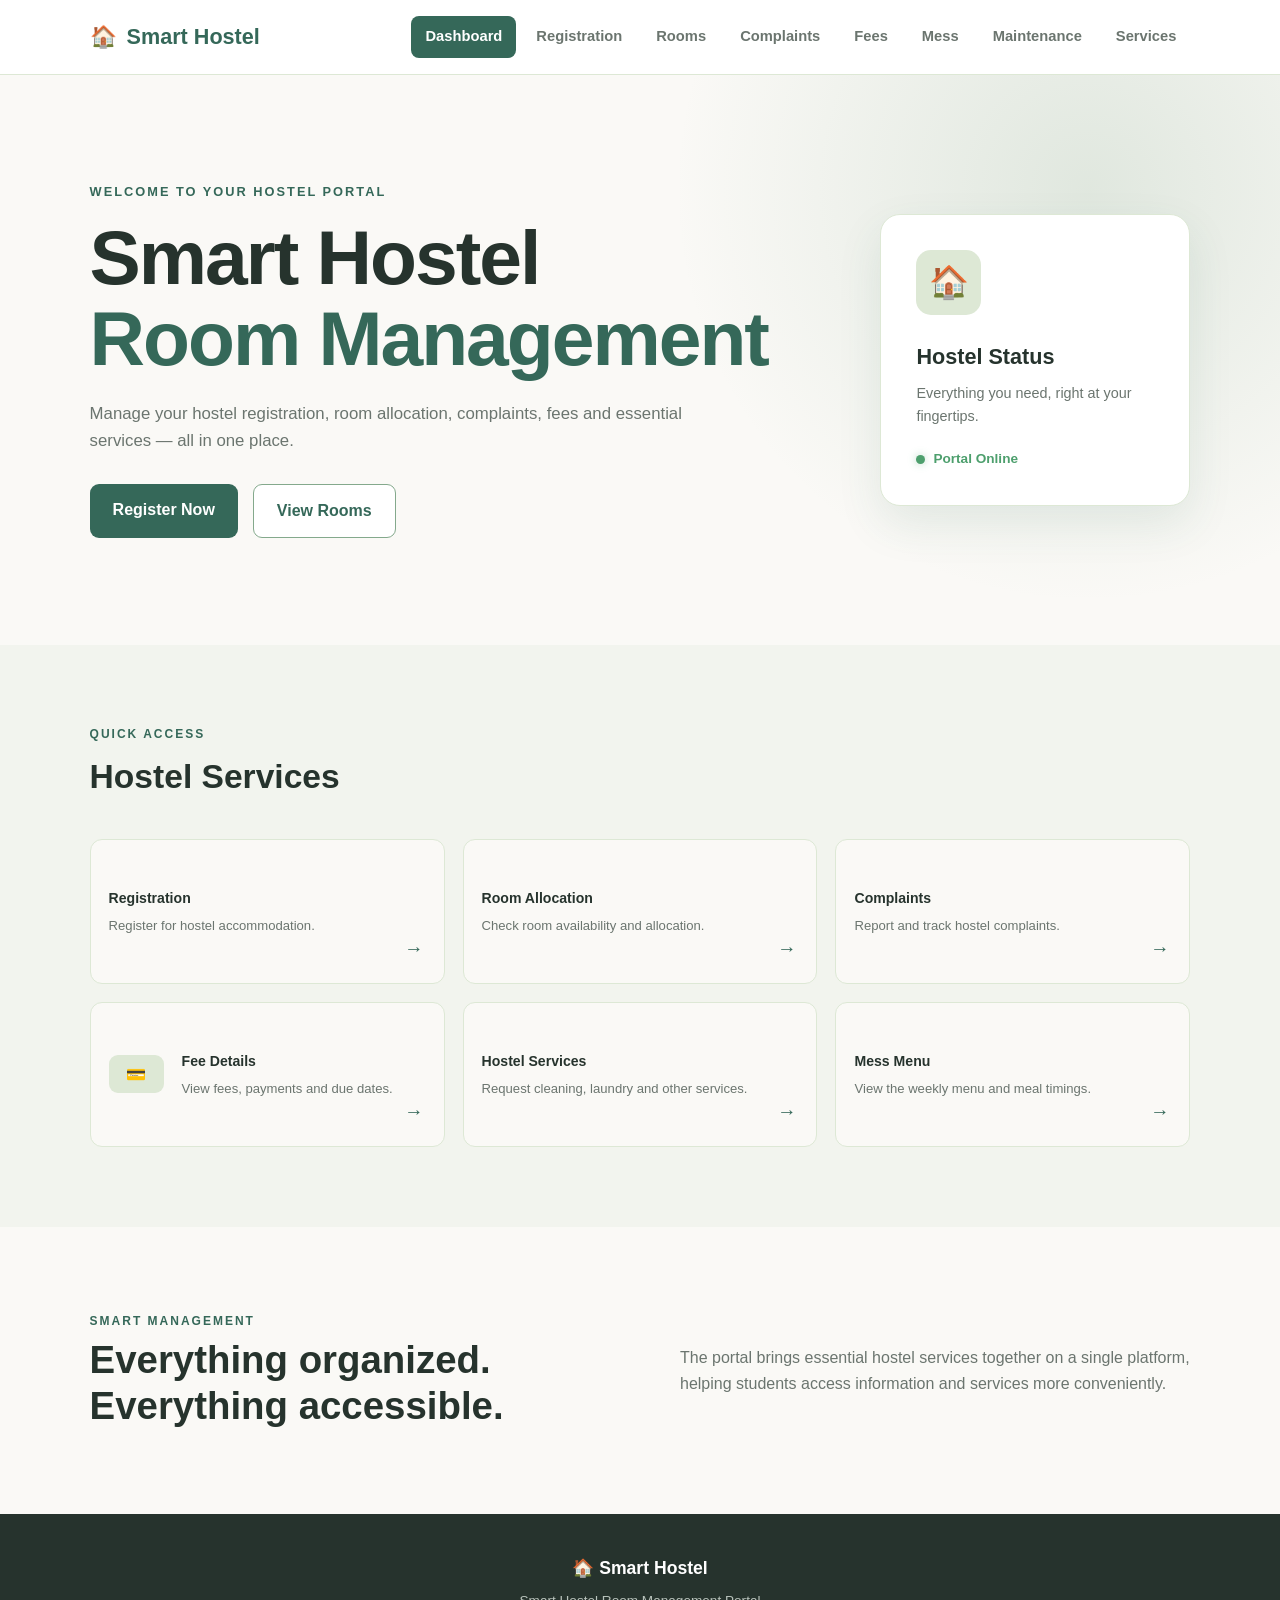
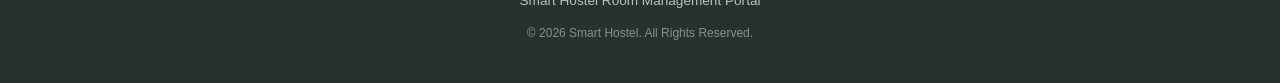
==== commit 7262c26c: "images removed" ====
--- a/index.html
+++ b/index.html
@@ -93,7 +93,7 @@
 
                     <a href="registration.html" class="service-card">
 
-                        <div class="service-icon">📝</div>
+                        
 
                         <div>
                             <h3>Registration</h3>
@@ -107,7 +107,7 @@
 
                     <a href="rooms.html" class="service-card">
 
-                        <div class="service-icon">🛏️</div>
+                        
 
                         <div>
                             <h3>Room Allocation</h3>
@@ -121,7 +121,7 @@
 
                     <a href="complaints.html" class="service-card">
 
-                        <div class="service-icon">🛠️</div>
+                        
 
                         <div>
                             <h3>Complaints</h3>
@@ -149,7 +149,7 @@
 
                     <a href="services.html" class="service-card">
 
-                        <div class="service-icon">🧹</div>
+                        
 
                         <div>
                             <h3>Hostel Services</h3>
@@ -163,7 +163,7 @@
 
                     <a href="mess.html" class="service-card">
 
-                        <div class="service-icon">🍽️</div>
+                        
 
                         <div>
                             <h3>Mess Menu</h3>
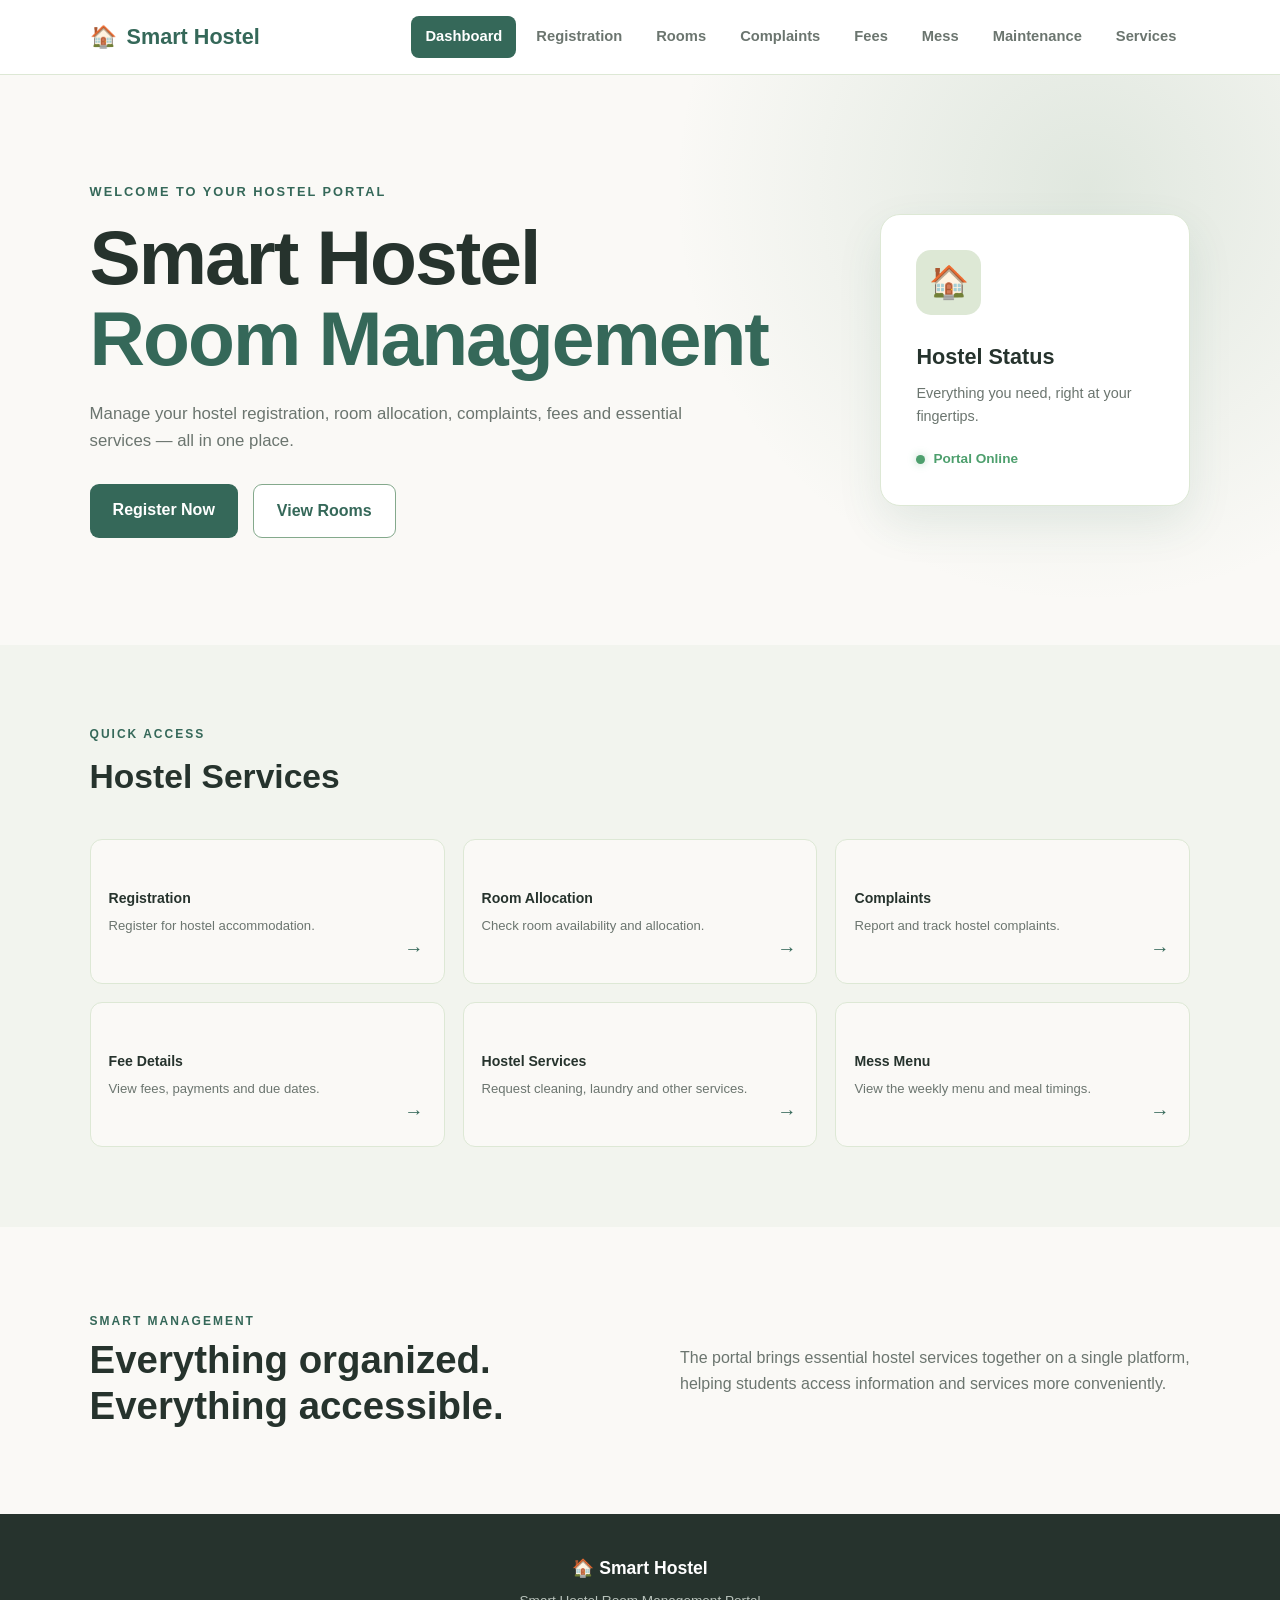
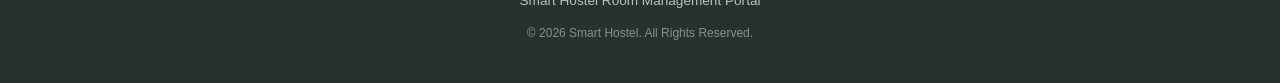
==== commit 182875e4: "fee image removed" ====
--- a/index.html
+++ b/index.html
@@ -135,7 +135,7 @@
 
                     <a href="fees.html" class="service-card">
 
-                        <div class="service-icon">💳</div>
+                        
 
                         <div>
                             <h3>Fee Details</h3>
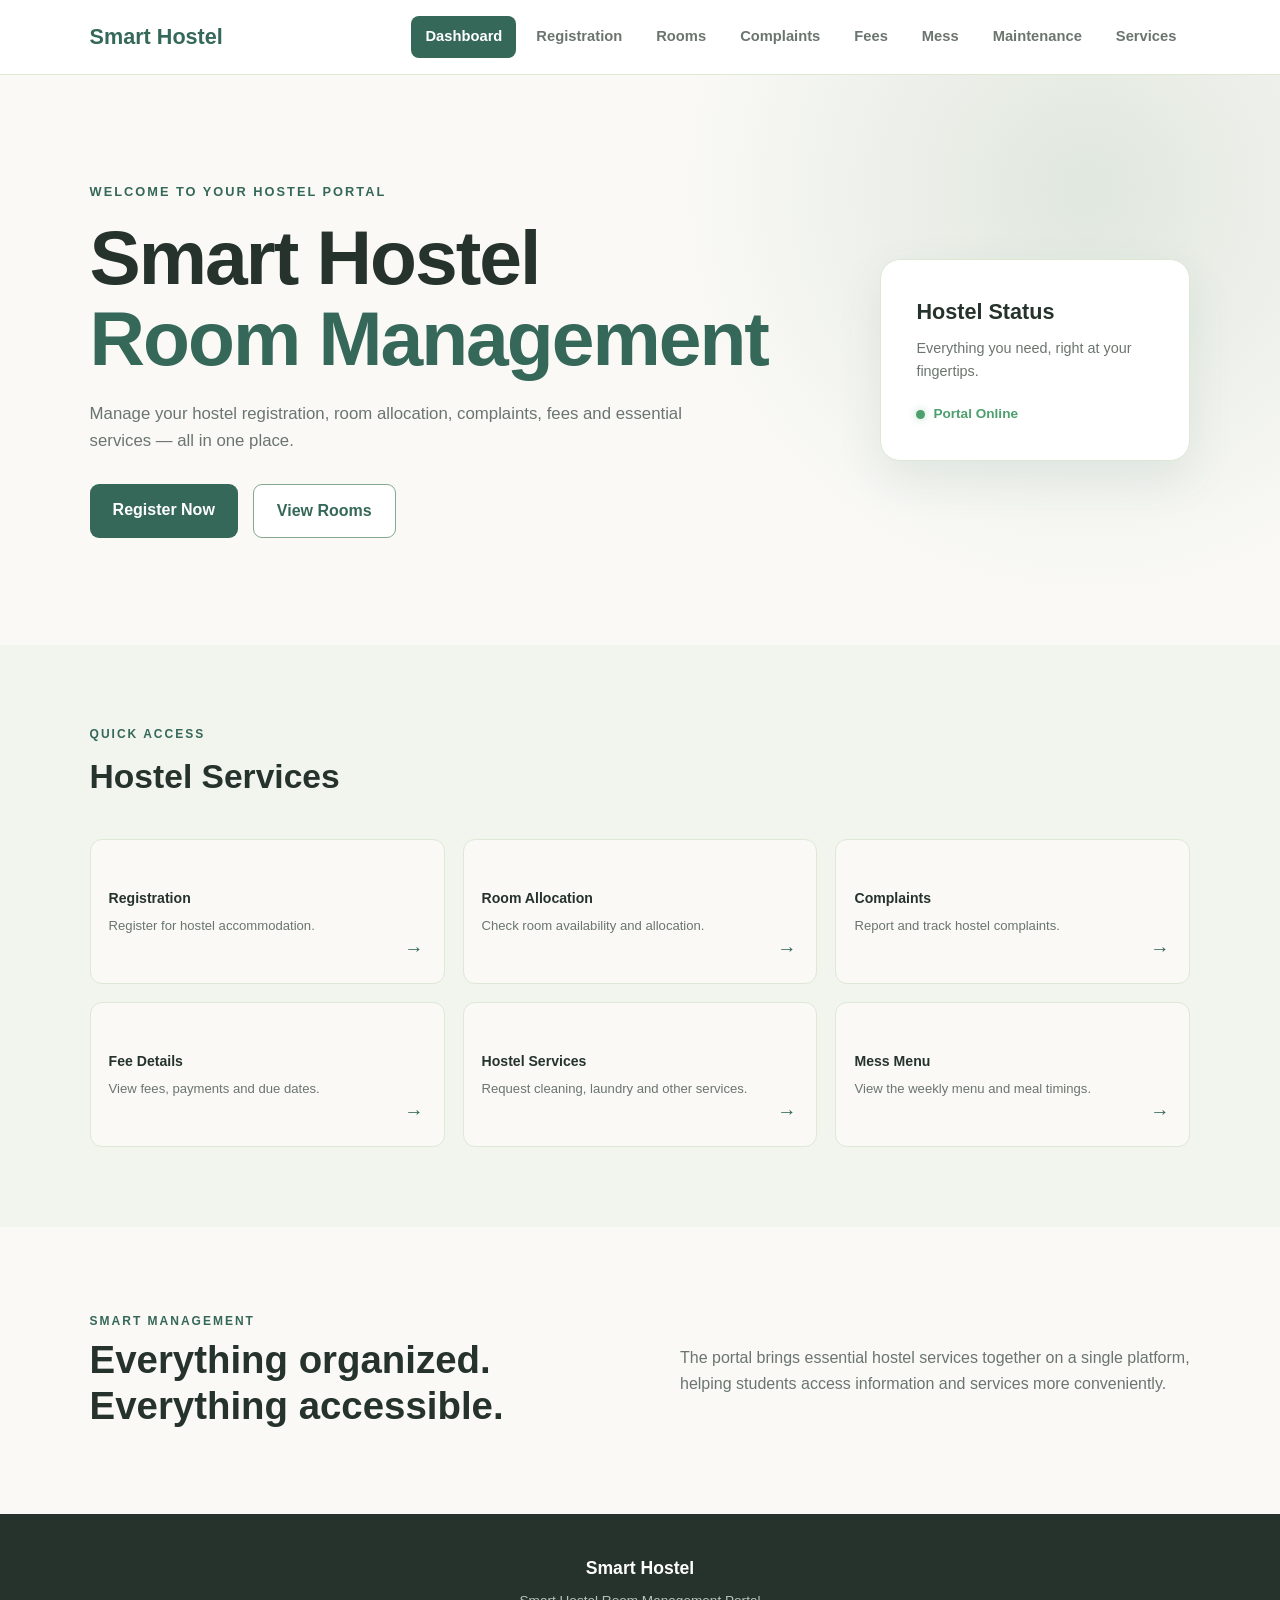
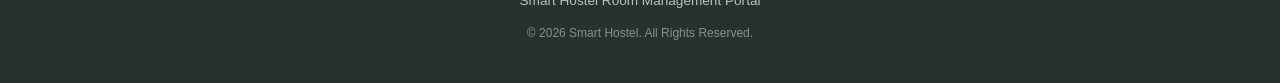
==== commit 62cb4198: "Initial commit" ====
--- a/index.html
+++ b/index.html
@@ -1,23 +1,24 @@
 <!DOCTYPE html>
-    <html lang="en">
-    <head>
-        <meta charset="UTF-8">
-        <meta name="viewport" content="width=device-width, initial-scale=1.0">
-        <title>Smart Hostel | Dashboard</title>
-
-        <link rel="stylesheet" href="style.css">
-    </head>
-
-    <body>
-
-        <!-- Navigation Bar -->
-        <header class="navbar">
-
-            <div class="logo">
-                🏠 <span>Smart Hostel</span>
-            </div>
-
-            <nav>
+<html lang="en">
+
+<head>
+    <meta charset="UTF-8">
+    <meta name="viewport" content="width=device-width, initial-scale=1.0">
+    <title>Smart Hostel | Dashboard</title>
+
+    <link rel="stylesheet" href="style.css">
+</head>
+
+<body>
+
+    <!-- Navigation Bar -->
+    <header class="navbar">
+
+        <div class="logo">
+            <span>Smart Hostel</span>
+        </div>
+
+        <nav>
             <a href="index.html">Dashboard</a>
             <a href="registration.html">Registration</a>
             <a href="rooms.html">Rooms</a>
@@ -26,201 +27,188 @@
             <a href="mess.html">Mess</a>
             <a href="maintenance.html">Maintenance</a>
             <a href="services.html">Services</a>
-            </nav>
-
-        </header>
-
-
-        <!-- Hero Section -->
-        <main>
-
-            <section class="hero">
-
-                <div class="hero-content">
-
-                    <p class="welcome">WELCOME TO YOUR HOSTEL PORTAL</p>
-
-                    <h1>
-                        Smart Hostel<br>
-                        <span>Room Management</span>
-                    </h1>
-
-                    <p>
-                        Manage your hostel registration, room allocation,
-                        complaints, fees and essential services — all in one place.
-                    </p>
-
-                    <div class="hero-buttons">
-                        <a href="registration.html" class="btn primary-btn">
-                            Register Now
-                        </a>
-
-                        <a href="rooms.html" class="btn secondary-btn">
-                            View Rooms
-                        </a>
-                    </div>
-
+        </nav>
+
+    </header>
+
+
+    <!-- Hero Section -->
+    <main>
+
+        <section class="hero">
+
+            <div class="hero-content">
+
+                <p class="welcome">WELCOME TO YOUR HOSTEL PORTAL</p>
+
+                <h1>
+                    Smart Hostel<br>
+                    <span>Room Management</span>
+                </h1>
+
+                <p>
+                    Manage your hostel registration, room allocation,
+                    complaints, fees and essential services — all in one place.
+                </p>
+
+                <div class="hero-buttons">
+                    <a href="registration.html" class="btn primary-btn">
+                        Register Now
+                    </a>
+
+                    <a href="rooms.html" class="btn secondary-btn">
+                        View Rooms
+                    </a>
                 </div>
 
-                <div class="hero-card">
-
-                    <div class="card-icon">🏠</div>
-
-                    <h3>Hostel Status</h3>
-
-                    <p>Everything you need, right at your fingertips.</p>
-
-                    <div class="status">
-                        <span class="status-dot"></span>
-                        Portal Online
-                    </div>
-
+            </div>
+
+            <div class="hero-card">
+
+                <h3>Hostel Status</h3>
+
+                <p>Everything you need, right at your fingertips.</p>
+
+                <div class="status">
+                    <span class="status-dot"></span>
+                    Portal Online
                 </div>
 
-            </section>
-
-
-            <!-- Dashboard Cards -->
-            <section class="dashboard">
-
-                <div class="section-heading">
-                    <p>QUICK ACCESS</p>
-                    <h2>Hostel Services</h2>
-                </div>
-
-
-                <div class="service-grid">
-
-                    <a href="registration.html" class="service-card">
-
-                        
-
-                        <div>
-                            <h3>Registration</h3>
-                            <p>Register for hostel accommodation.</p>
-                        </div>
-
-                        <span class="arrow">→</span>
-
-                    </a>
-
-
-                    <a href="rooms.html" class="service-card">
-
-                        
-
-                        <div>
-                            <h3>Room Allocation</h3>
-                            <p>Check room availability and allocation.</p>
-                        </div>
-
-                        <span class="arrow">→</span>
-
-                    </a>
-
-
-                    <a href="complaints.html" class="service-card">
-
-                        
-
-                        <div>
-                            <h3>Complaints</h3>
-                            <p>Report and track hostel complaints.</p>
-                        </div>
-
-                        <span class="arrow">→</span>
-
-                    </a>
-
-
-                    <a href="fees.html" class="service-card">
-
-                        
-
-                        <div>
-                            <h3>Fee Details</h3>
-                            <p>View fees, payments and due dates.</p>
-                        </div>
-
-                        <span class="arrow">→</span>
-
-                    </a>
-
-
-                    <a href="services.html" class="service-card">
-
-                        
-
-                        <div>
-                            <h3>Hostel Services</h3>
-                            <p>Request cleaning, laundry and other services.</p>
-                        </div>
-
-                        <span class="arrow">→</span>
-
-                    </a>
-
-
-                    <a href="mess.html" class="service-card">
-
-                        
-
-                        <div>
-                            <h3>Mess Menu</h3>
-                            <p>View the weekly menu and meal timings.</p>
-                        </div>
-
-                        <span class="arrow">→</span>
-
-                    </a>
-
-                </div>
-
-            </section>
-
-
-            <!-- Information Section -->
-            <section class="info-section">
-
-                <div>
-                    <p class="small-title">SMART MANAGEMENT</p>
-
-                    <h2>
-                        Everything organized.<br>
-                        Everything accessible.
-                    </h2>
-                </div>
-
-                <p>
-                    The portal brings essential hostel services together
-                    on a single platform, helping students access information
-                    and services more conveniently.
-                </p>
-
-            </section>
-
-        </main>
-
-
-        <!-- Footer -->
-        <footer>
-
-            <div class="footer-logo">
-                🏠 Smart Hostel
+            </div>
+
+        </section>
+
+
+        <!-- Dashboard Cards -->
+        <section class="dashboard">
+
+            <div class="section-heading">
+                <p>QUICK ACCESS</p>
+                <h2>Hostel Services</h2>
+            </div>
+
+
+            <div class="service-grid">
+
+                <a href="registration.html" class="service-card">
+
+                    <div>
+                        <h3>Registration</h3>
+                        <p>Register for hostel accommodation.</p>
+                    </div>
+
+                    <span class="arrow">→</span>
+
+                </a>
+
+
+                <a href="rooms.html" class="service-card">
+
+                    <div>
+                        <h3>Room Allocation</h3>
+                        <p>Check room availability and allocation.</p>
+                    </div>
+
+                    <span class="arrow">→</span>
+
+                </a>
+
+
+                <a href="complaints.html" class="service-card">
+
+                    <div>
+                        <h3>Complaints</h3>
+                        <p>Report and track hostel complaints.</p>
+                    </div>
+
+                    <span class="arrow">→</span>
+
+                </a>
+
+
+                <a href="fees.html" class="service-card">
+
+                    <div>
+                        <h3>Fee Details</h3>
+                        <p>View fees, payments and due dates.</p>
+                    </div>
+
+                    <span class="arrow">→</span>
+
+                </a>
+
+
+                <a href="services.html" class="service-card">
+
+                    <div>
+                        <h3>Hostel Services</h3>
+                        <p>Request cleaning, laundry and other services.</p>
+                    </div>
+
+                    <span class="arrow">→</span>
+
+                </a>
+
+
+                <a href="mess.html" class="service-card">
+
+                    <div>
+                        <h3>Mess Menu</h3>
+                        <p>View the weekly menu and meal timings.</p>
+                    </div>
+
+                    <span class="arrow">→</span>
+
+                </a>
+
+            </div>
+
+        </section>
+
+
+        <!-- Information Section -->
+        <section class="info-section">
+
+            <div>
+                <p class="small-title">SMART MANAGEMENT</p>
+
+                <h2>
+                    Everything organized.<br>
+                    Everything accessible.
+                </h2>
             </div>
 
             <p>
-                Smart Hostel Room Management Portal
+                The portal brings essential hostel services together
+                on a single platform, helping students access information
+                and services more conveniently.
             </p>
 
-            <p class="copyright">
-                © 2026 Smart Hostel. All Rights Reserved.
-            </p>
-
-        </footer>
-
-
-        <script src="script.js"></script>
-
-    </body>
+        </section>
+
+    </main>
+
+
+    <!-- Footer -->
+    <footer>
+
+        <div class="footer-logo">
+            Smart Hostel
+        </div>
+
+        <p>
+            Smart Hostel Room Management Portal
+        </p>
+
+        <p class="copyright">
+            © 2026 Smart Hostel. All Rights Reserved.
+        </p>
+
+    </footer>
+
+
+    <script src="script.js"></script>
+
+</body>
+
 </html>
--- a/style.css
+++ b/style.css
@@ -102,11 +102,9 @@
     gap: 60px;
 
     background:
-        radial-gradient(
-            circle at 85% 20%,
+        radial-gradient(circle at 85% 20%,
             rgba(132, 169, 140, 0.22),
-            transparent 35%
-        );
+            transparent 35%);
 }
 
 .hero-content {
@@ -139,7 +137,7 @@
     color: #356859;
 }
 
-.hero-content > p:not(.welcome) {
+.hero-content>p:not(.welcome) {
     max-width: 620px;
 
     color: #6B756F;
@@ -362,7 +360,7 @@
     align-items: center;
     justify-content: center;
 
-    background: #DDE8D5;
+    background: rgb(198, 209, 189);
 
     border-radius: 12px;
 
@@ -427,7 +425,7 @@
     line-height: 1.2;
 }
 
-.info-section > p {
+.info-section>p {
     max-width: 550px;
 
     color: #6B756F;
@@ -482,11 +480,9 @@
     text-align: center;
 
     background:
-        radial-gradient(
-            circle at 50% 0%,
+        radial-gradient(circle at 50% 0%,
             rgba(132, 169, 140, 0.20),
-            transparent 45%
-        );
+            transparent 45%);
 }
 
 .page-header h1 {
@@ -497,7 +493,7 @@
     font-size: clamp(2.2rem, 5vw, 3.5rem);
 }
 
-.page-header > p:last-child {
+.page-header>p:last-child {
     color: #6B756F;
 }
 
@@ -538,7 +534,7 @@
     margin-bottom: 28px;
 }
 
-.form-section-title > span {
+.form-section-title>span {
     width: 42px;
     height: 42px;
 
@@ -808,6 +804,7 @@
         padding: 35px 5%;
     }
 }
+
 /* =========================================
    ROOM ALLOCATION PAGE
    ========================================= */
@@ -1084,7 +1081,7 @@
     font-size: 1.05rem;
 }
 
-.room-card > p {
+.room-card>p {
     color: #6B756F;
 
     font-size: 0.78rem;
@@ -1243,6 +1240,7 @@
     }
 
 }
+
 /* =========================================
    COMPLAINT MANAGEMENT
    ========================================= */
@@ -1412,7 +1410,7 @@
     font-size: 1.5rem;
 }
 
-.safety-card > p {
+.safety-card>p {
     color: #E4EEE7;
 
     font-size: 0.88rem;
@@ -1438,7 +1436,7 @@
     border-radius: 10px;
 }
 
-.emergency-box > span {
+.emergency-box>span {
     font-size: 1.1rem;
 }
 
@@ -1655,6 +1653,7 @@
     }
 
 }
+
 /* =========================================
    FEE & PAYMENT PAGE
    ========================================= */
@@ -1851,7 +1850,7 @@
     font-size: 0.7rem;
 }
 
-.fee-row > strong {
+.fee-row>strong {
     color: #26332D;
 
     font-size: 0.9rem;
@@ -2018,7 +2017,7 @@
     font-size: 1.7rem;
 }
 
-.payment-due-card > div > p:last-child {
+.payment-due-card>div>p:last-child {
     color: #DDE8E2;
 
     font-size: 0.78rem;
@@ -2107,6 +2106,7 @@
     }
 
 }
+
 /* =========================================
    MESS MANAGEMENT
    ========================================= */
@@ -2316,7 +2316,7 @@
     font-size: 0.95rem;
 }
 
-.meal-card > p:not(.meal-type) {
+.meal-card>p:not(.meal-type) {
     min-height: 55px;
 
     color: #6B756F;
@@ -2375,7 +2375,7 @@
     border-radius: 12px;
 }
 
-.timing-item > span {
+.timing-item>span {
     font-size: 1.3rem;
 }
 
@@ -2425,7 +2425,7 @@
     font-size: 1.35rem;
 }
 
-.feedback-card > div:first-child > p:last-child {
+.feedback-card>div:first-child>p:last-child {
     color: #6B756F;
 
     font-size: 0.75rem;
@@ -2539,6 +2539,7 @@
     }
 
 }
+
 /* =========================================
    MAINTENANCE MANAGEMENT
    ========================================= */
@@ -2722,7 +2723,7 @@
     border-radius: 11px;
 }
 
-.maintenance-category > span {
+.maintenance-category>span {
     width: 40px;
     height: 40px;
 
@@ -2856,7 +2857,7 @@
     font-size: 0.66rem;
 }
 
-.request-details > p {
+.request-details>p {
     margin-top: 4px;
 
     color: #6B756F;
@@ -2953,7 +2954,7 @@
     border-radius: 12px;
 }
 
-.maintenance-note > span {
+.maintenance-note>span {
     font-size: 1.4rem;
 }
 
@@ -3026,6 +3027,7 @@
     }
 
 }
+
 /* =========================================
    SERVICES MANAGEMENT
    ========================================= */
@@ -3221,7 +3223,7 @@
     font-size: 0.88rem;
 }
 
-.service-card > p {
+.service-card>p {
     min-height: 38px;
 
     color: #6B756F;
@@ -3473,6 +3475,7 @@
     }
 
 }
+
 /* =========================================
    SERVICES - FINAL CARD FIX
    ========================================= */
@@ -3515,7 +3518,7 @@
     overflow: hidden;
 
     transition: transform 0.2s ease,
-                box-shadow 0.2s ease;
+        box-shadow 0.2s ease;
 }
 
 .services-grid .service-card:hover {
@@ -3595,7 +3598,7 @@
 
 /* ---------- DESCRIPTION ---------- */
 
-.services-grid .service-card > p {
+.services-grid .service-card>p {
     display: block !important;
 
     width: 100% !important;
@@ -3730,6 +3733,7 @@
     }
 
 }
+
 /* =========================================
    FLOOR SELECTION
    ========================================= */
@@ -3769,7 +3773,7 @@
     font-size: 1.5rem;
 }
 
-.floor-heading > p:last-child {
+.floor-heading>p:last-child {
     color: #6B756F;
 
     font-size: 0.7rem;
@@ -3878,7 +3882,7 @@
     font-size: 1rem;
 }
 
-.floor-card > p {
+.floor-card>p {
     color: #6B756F;
 
     font-size: 0.68rem;
@@ -3987,6 +3991,7 @@
     }
 
 }
+
 /* =========================================
    FLOOR ROOM PAGES
    Ground Floor + 1st Floor
@@ -4169,7 +4174,7 @@
     font-size: 18px;
 }
 
-.floor-room-grid .room-card > p {
+.floor-room-grid .room-card>p {
     margin: 0 0 17px;
     color: #858a81;
     font-size: 14px;
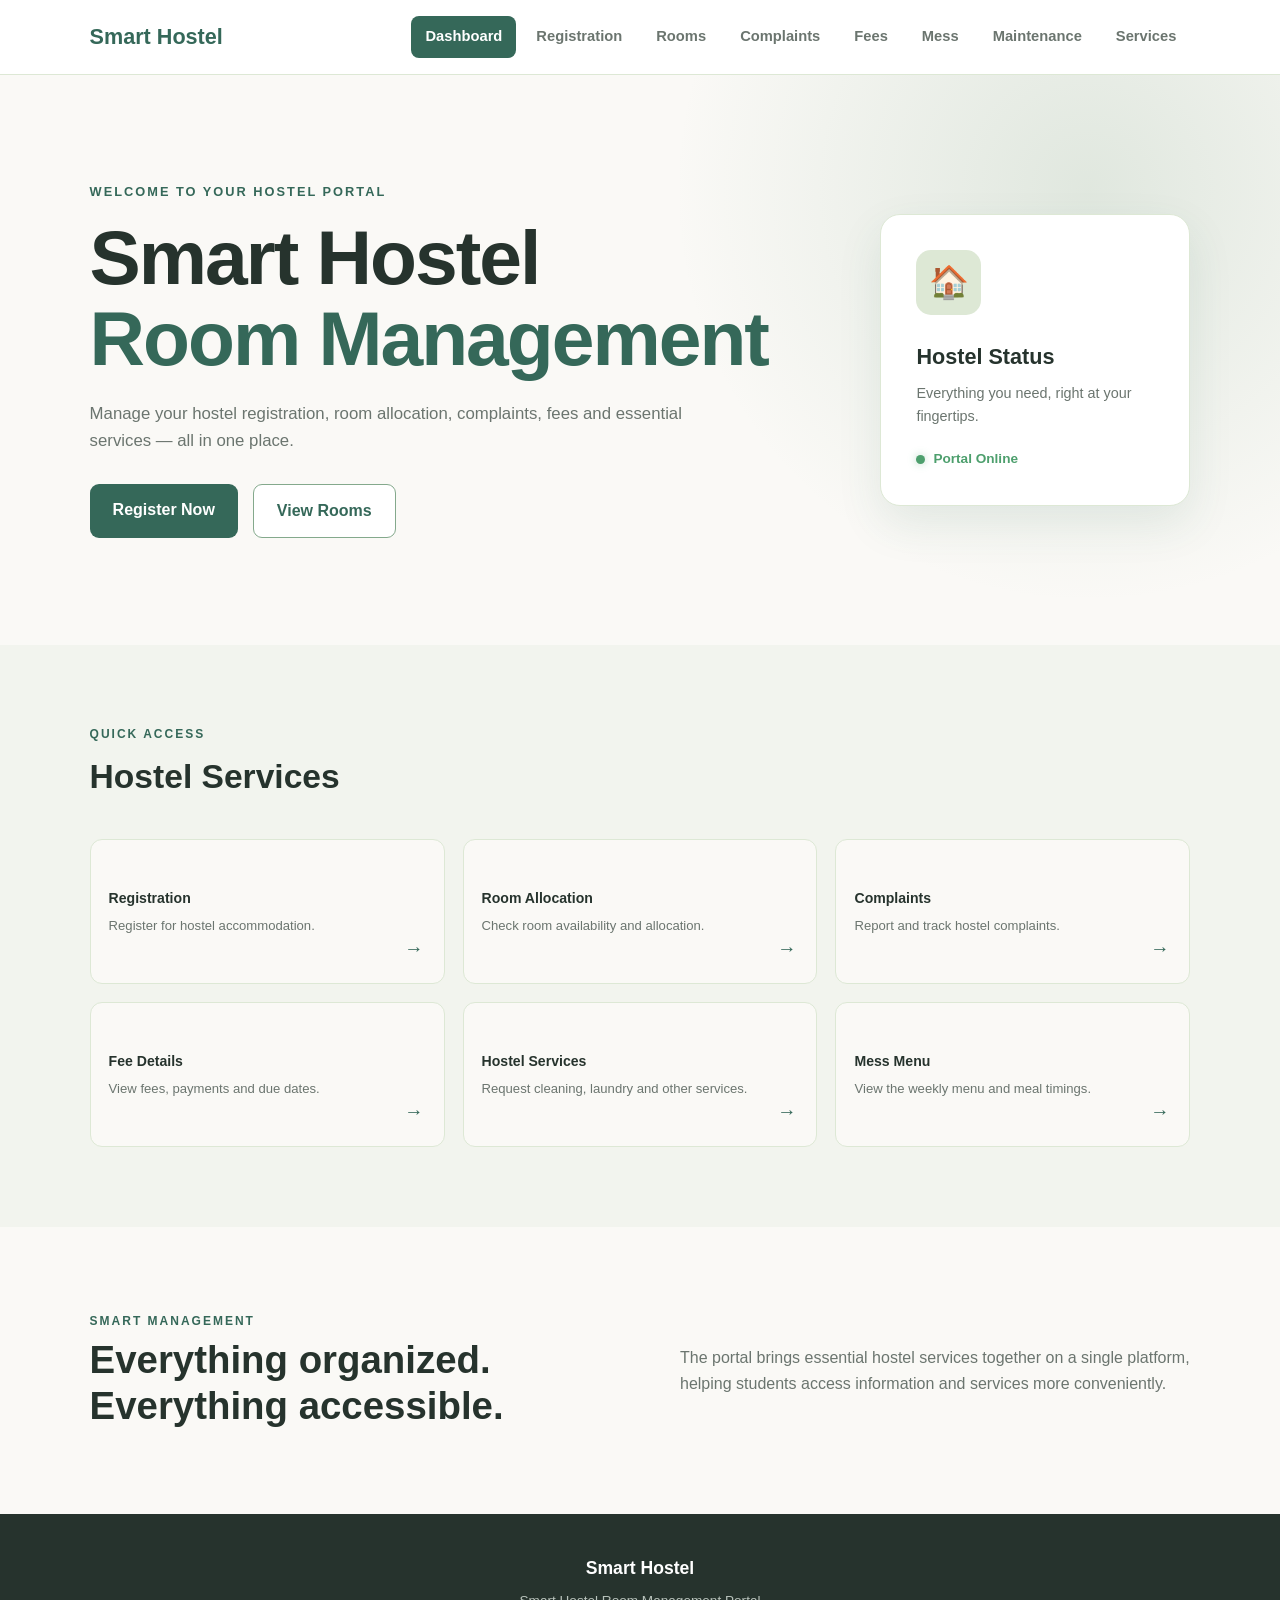
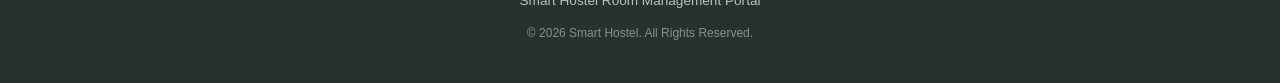
==== commit 004000ea: "All Images Removed" ====
--- a/index.html
+++ b/index.html
@@ -1,24 +1,23 @@
 <!DOCTYPE html>
-<html lang="en">
-
-<head>
-    <meta charset="UTF-8">
-    <meta name="viewport" content="width=device-width, initial-scale=1.0">
-    <title>Smart Hostel | Dashboard</title>
-
-    <link rel="stylesheet" href="style.css">
-</head>
-
-<body>
-
-    <!-- Navigation Bar -->
-    <header class="navbar">
-
-        <div class="logo">
-            <span>Smart Hostel</span>
-        </div>
-
-        <nav>
+    <html lang="en">
+    <head>
+        <meta charset="UTF-8">
+        <meta name="viewport" content="width=device-width, initial-scale=1.0">
+        <title>Smart Hostel | Dashboard</title>
+
+        <link rel="stylesheet" href="style.css">
+    </head>
+
+    <body>
+
+        <!-- Navigation Bar -->
+        <header class="navbar">
+
+            <div class="logo">
+                <span>Smart Hostel</span>
+            </div>
+
+            <nav>
             <a href="index.html">Dashboard</a>
             <a href="registration.html">Registration</a>
             <a href="rooms.html">Rooms</a>
@@ -27,188 +26,201 @@
             <a href="mess.html">Mess</a>
             <a href="maintenance.html">Maintenance</a>
             <a href="services.html">Services</a>
-        </nav>
-
-    </header>
-
-
-    <!-- Hero Section -->
-    <main>
-
-        <section class="hero">
-
-            <div class="hero-content">
-
-                <p class="welcome">WELCOME TO YOUR HOSTEL PORTAL</p>
-
-                <h1>
-                    Smart Hostel<br>
-                    <span>Room Management</span>
-                </h1>
+            </nav>
+
+        </header>
+
+
+        <!-- Hero Section -->
+        <main>
+
+            <section class="hero">
+
+                <div class="hero-content">
+
+                    <p class="welcome">WELCOME TO YOUR HOSTEL PORTAL</p>
+
+                    <h1>
+                        Smart Hostel<br>
+                        <span>Room Management</span>
+                    </h1>
+
+                    <p>
+                        Manage your hostel registration, room allocation,
+                        complaints, fees and essential services — all in one place.
+                    </p>
+
+                    <div class="hero-buttons">
+                        <a href="registration.html" class="btn primary-btn">
+                            Register Now
+                        </a>
+
+                        <a href="rooms.html" class="btn secondary-btn">
+                            View Rooms
+                        </a>
+                    </div>
+
+                </div>
+
+                <div class="hero-card">
+
+                    <div class="card-icon">🏠</div>
+
+                    <h3>Hostel Status</h3>
+
+                    <p>Everything you need, right at your fingertips.</p>
+
+                    <div class="status">
+                        <span class="status-dot"></span>
+                        Portal Online
+                    </div>
+
+                </div>
+
+            </section>
+
+
+            <!-- Dashboard Cards -->
+            <section class="dashboard">
+
+                <div class="section-heading">
+                    <p>QUICK ACCESS</p>
+                    <h2>Hostel Services</h2>
+                </div>
+
+
+                <div class="service-grid">
+
+                    <a href="registration.html" class="service-card">
+
+                        
+
+                        <div>
+                            <h3>Registration</h3>
+                            <p>Register for hostel accommodation.</p>
+                        </div>
+
+                        <span class="arrow">→</span>
+
+                    </a>
+
+
+                    <a href="rooms.html" class="service-card">
+
+                        
+
+                        <div>
+                            <h3>Room Allocation</h3>
+                            <p>Check room availability and allocation.</p>
+                        </div>
+
+                        <span class="arrow">→</span>
+
+                    </a>
+
+
+                    <a href="complaints.html" class="service-card">
+
+                        
+
+                        <div>
+                            <h3>Complaints</h3>
+                            <p>Report and track hostel complaints.</p>
+                        </div>
+
+                        <span class="arrow">→</span>
+
+                    </a>
+
+
+                    <a href="fees.html" class="service-card">
+
+                        
+
+                        <div>
+                            <h3>Fee Details</h3>
+                            <p>View fees, payments and due dates.</p>
+                        </div>
+
+                        <span class="arrow">→</span>
+
+                    </a>
+
+
+                    <a href="services.html" class="service-card">
+
+                        
+
+                        <div>
+                            <h3>Hostel Services</h3>
+                            <p>Request cleaning, laundry and other services.</p>
+                        </div>
+
+                        <span class="arrow">→</span>
+
+                    </a>
+
+
+                    <a href="mess.html" class="service-card">
+
+                        
+
+                        <div>
+                            <h3>Mess Menu</h3>
+                            <p>View the weekly menu and meal timings.</p>
+                        </div>
+
+                        <span class="arrow">→</span>
+
+                    </a>
+
+                </div>
+
+            </section>
+
+
+            <!-- Information Section -->
+            <section class="info-section">
+
+                <div>
+                    <p class="small-title">SMART MANAGEMENT</p>
+
+                    <h2>
+                        Everything organized.<br>
+                        Everything accessible.
+                    </h2>
+                </div>
 
                 <p>
-                    Manage your hostel registration, room allocation,
-                    complaints, fees and essential services — all in one place.
+                    The portal brings essential hostel services together
+                    on a single platform, helping students access information
+                    and services more conveniently.
                 </p>
 
-                <div class="hero-buttons">
-                    <a href="registration.html" class="btn primary-btn">
-                        Register Now
-                    </a>
-
-                    <a href="rooms.html" class="btn secondary-btn">
-                        View Rooms
-                    </a>
-                </div>
-
+            </section>
+
+        </main>
+
+
+        <!-- Footer -->
+        <footer>
+
+            <div class="footer-logo">
+                Smart Hostel
             </div>
 
-            <div class="hero-card">
-
-                <h3>Hostel Status</h3>
-
-                <p>Everything you need, right at your fingertips.</p>
-
-                <div class="status">
-                    <span class="status-dot"></span>
-                    Portal Online
-                </div>
-
-            </div>
-
-        </section>
-
-
-        <!-- Dashboard Cards -->
-        <section class="dashboard">
-
-            <div class="section-heading">
-                <p>QUICK ACCESS</p>
-                <h2>Hostel Services</h2>
-            </div>
-
-
-            <div class="service-grid">
-
-                <a href="registration.html" class="service-card">
-
-                    <div>
-                        <h3>Registration</h3>
-                        <p>Register for hostel accommodation.</p>
-                    </div>
-
-                    <span class="arrow">→</span>
-
-                </a>
-
-
-                <a href="rooms.html" class="service-card">
-
-                    <div>
-                        <h3>Room Allocation</h3>
-                        <p>Check room availability and allocation.</p>
-                    </div>
-
-                    <span class="arrow">→</span>
-
-                </a>
-
-
-                <a href="complaints.html" class="service-card">
-
-                    <div>
-                        <h3>Complaints</h3>
-                        <p>Report and track hostel complaints.</p>
-                    </div>
-
-                    <span class="arrow">→</span>
-
-                </a>
-
-
-                <a href="fees.html" class="service-card">
-
-                    <div>
-                        <h3>Fee Details</h3>
-                        <p>View fees, payments and due dates.</p>
-                    </div>
-
-                    <span class="arrow">→</span>
-
-                </a>
-
-
-                <a href="services.html" class="service-card">
-
-                    <div>
-                        <h3>Hostel Services</h3>
-                        <p>Request cleaning, laundry and other services.</p>
-                    </div>
-
-                    <span class="arrow">→</span>
-
-                </a>
-
-
-                <a href="mess.html" class="service-card">
-
-                    <div>
-                        <h3>Mess Menu</h3>
-                        <p>View the weekly menu and meal timings.</p>
-                    </div>
-
-                    <span class="arrow">→</span>
-
-                </a>
-
-            </div>
-
-        </section>
-
-
-        <!-- Information Section -->
-        <section class="info-section">
-
-            <div>
-                <p class="small-title">SMART MANAGEMENT</p>
-
-                <h2>
-                    Everything organized.<br>
-                    Everything accessible.
-                </h2>
-            </div>
-
             <p>
-                The portal brings essential hostel services together
-                on a single platform, helping students access information
-                and services more conveniently.
+                Smart Hostel Room Management Portal
             </p>
 
-        </section>
-
-    </main>
-
-
-    <!-- Footer -->
-    <footer>
-
-        <div class="footer-logo">
-            Smart Hostel
-        </div>
-
-        <p>
-            Smart Hostel Room Management Portal
-        </p>
-
-        <p class="copyright">
-            © 2026 Smart Hostel. All Rights Reserved.
-        </p>
-
-    </footer>
-
-
-    <script src="script.js"></script>
-
-</body>
-
+            <p class="copyright">
+                © 2026 Smart Hostel. All Rights Reserved.
+            </p>
+
+        </footer>
+
+
+        <script src="script.js"></script>
+
+    </body>
 </html>
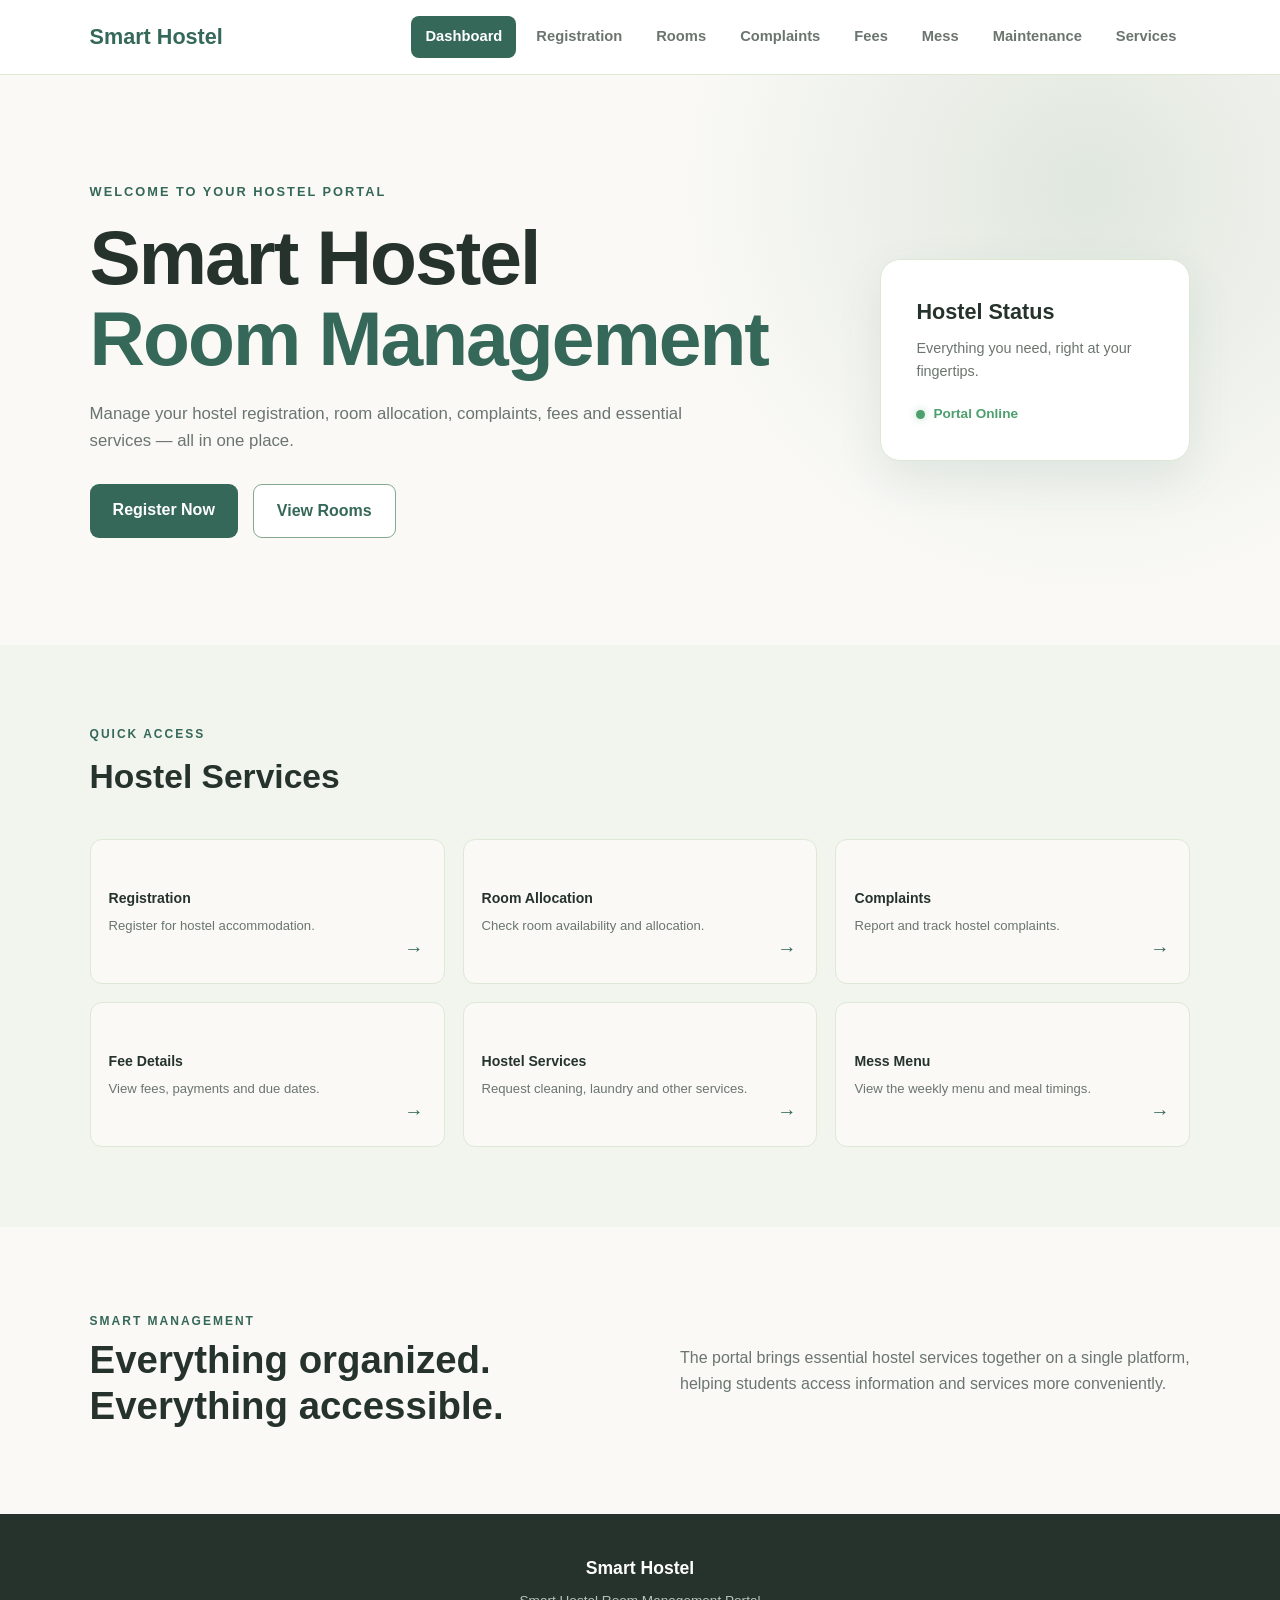
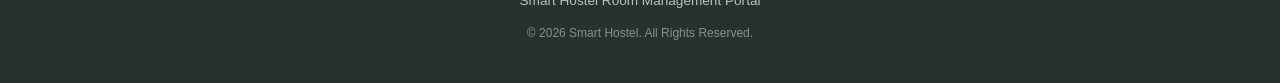
==== commit f34242f6: "dashboard edited" ====
--- a/index.html
+++ b/index.html
@@ -64,7 +64,7 @@
 
                 <div class="hero-card">
 
-                    <div class="card-icon">🏠</div>
+                    
 
                     <h3>Hostel Status</h3>
 
